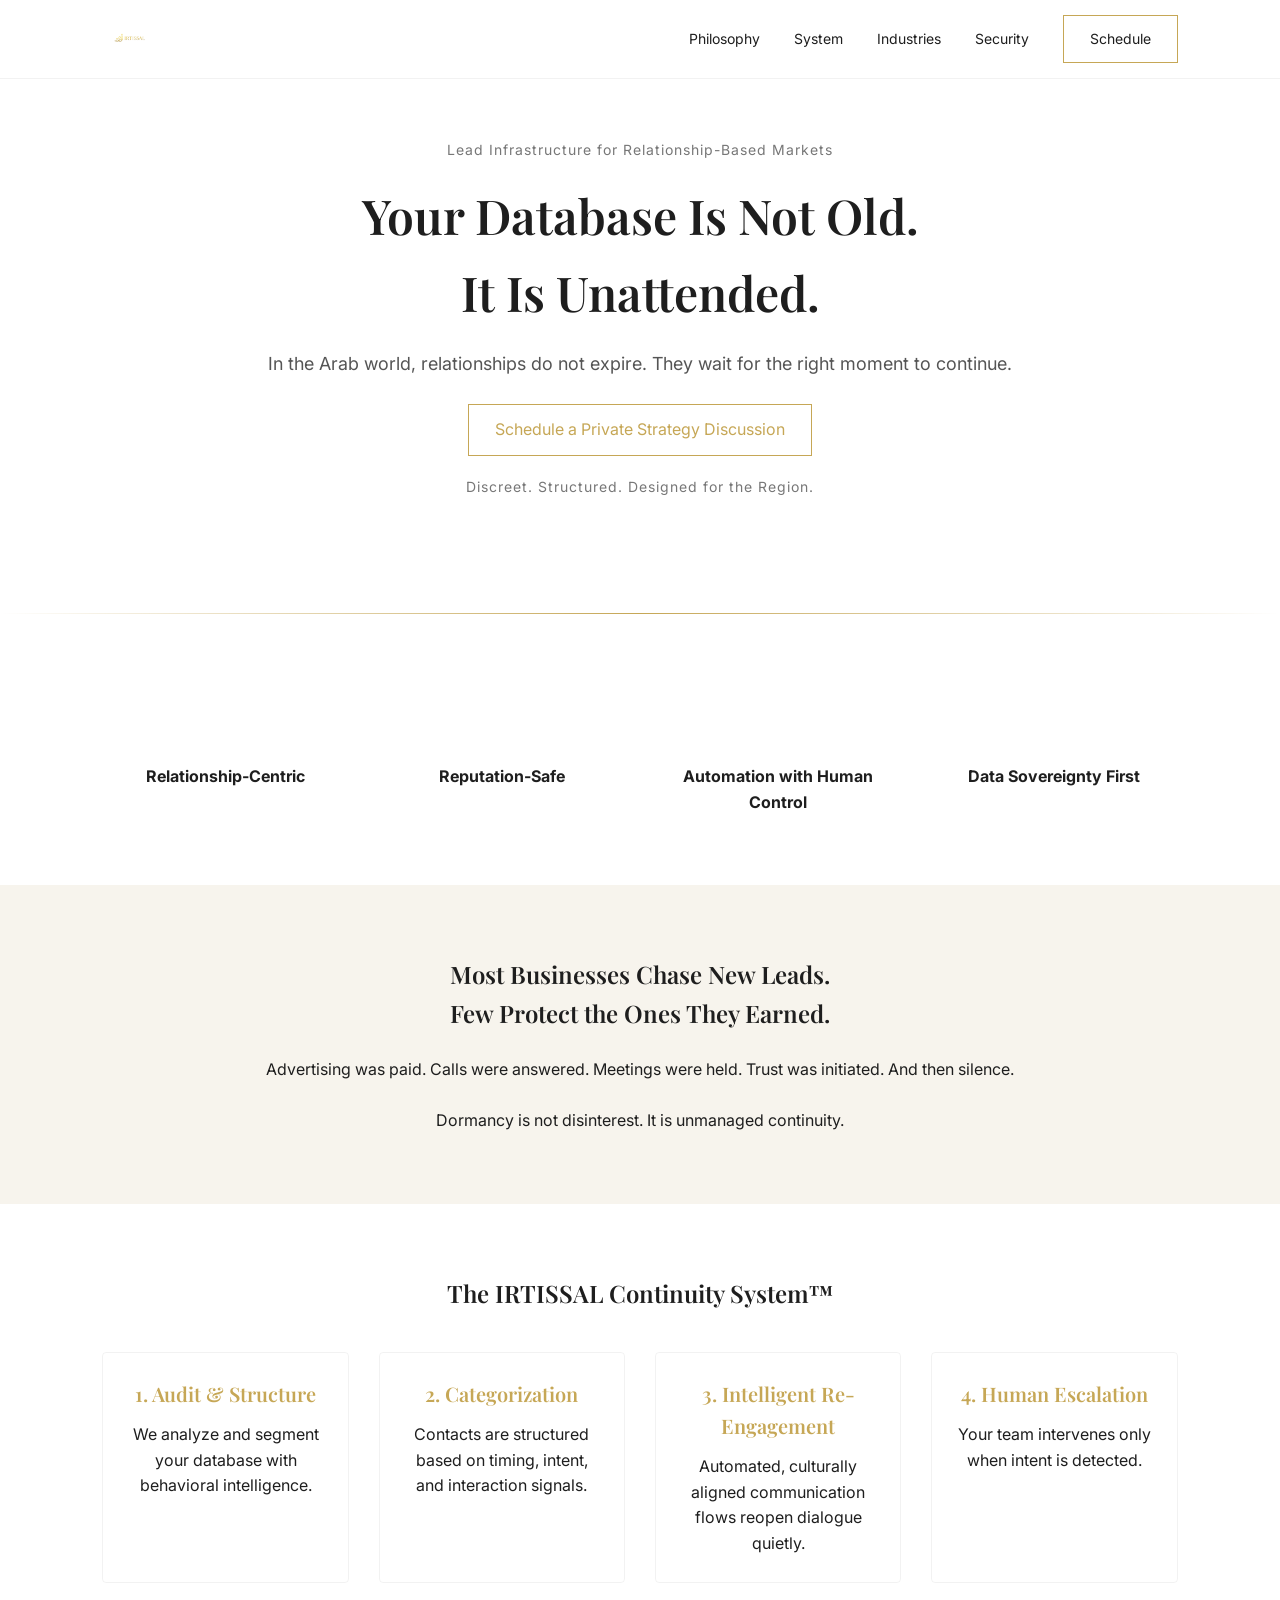
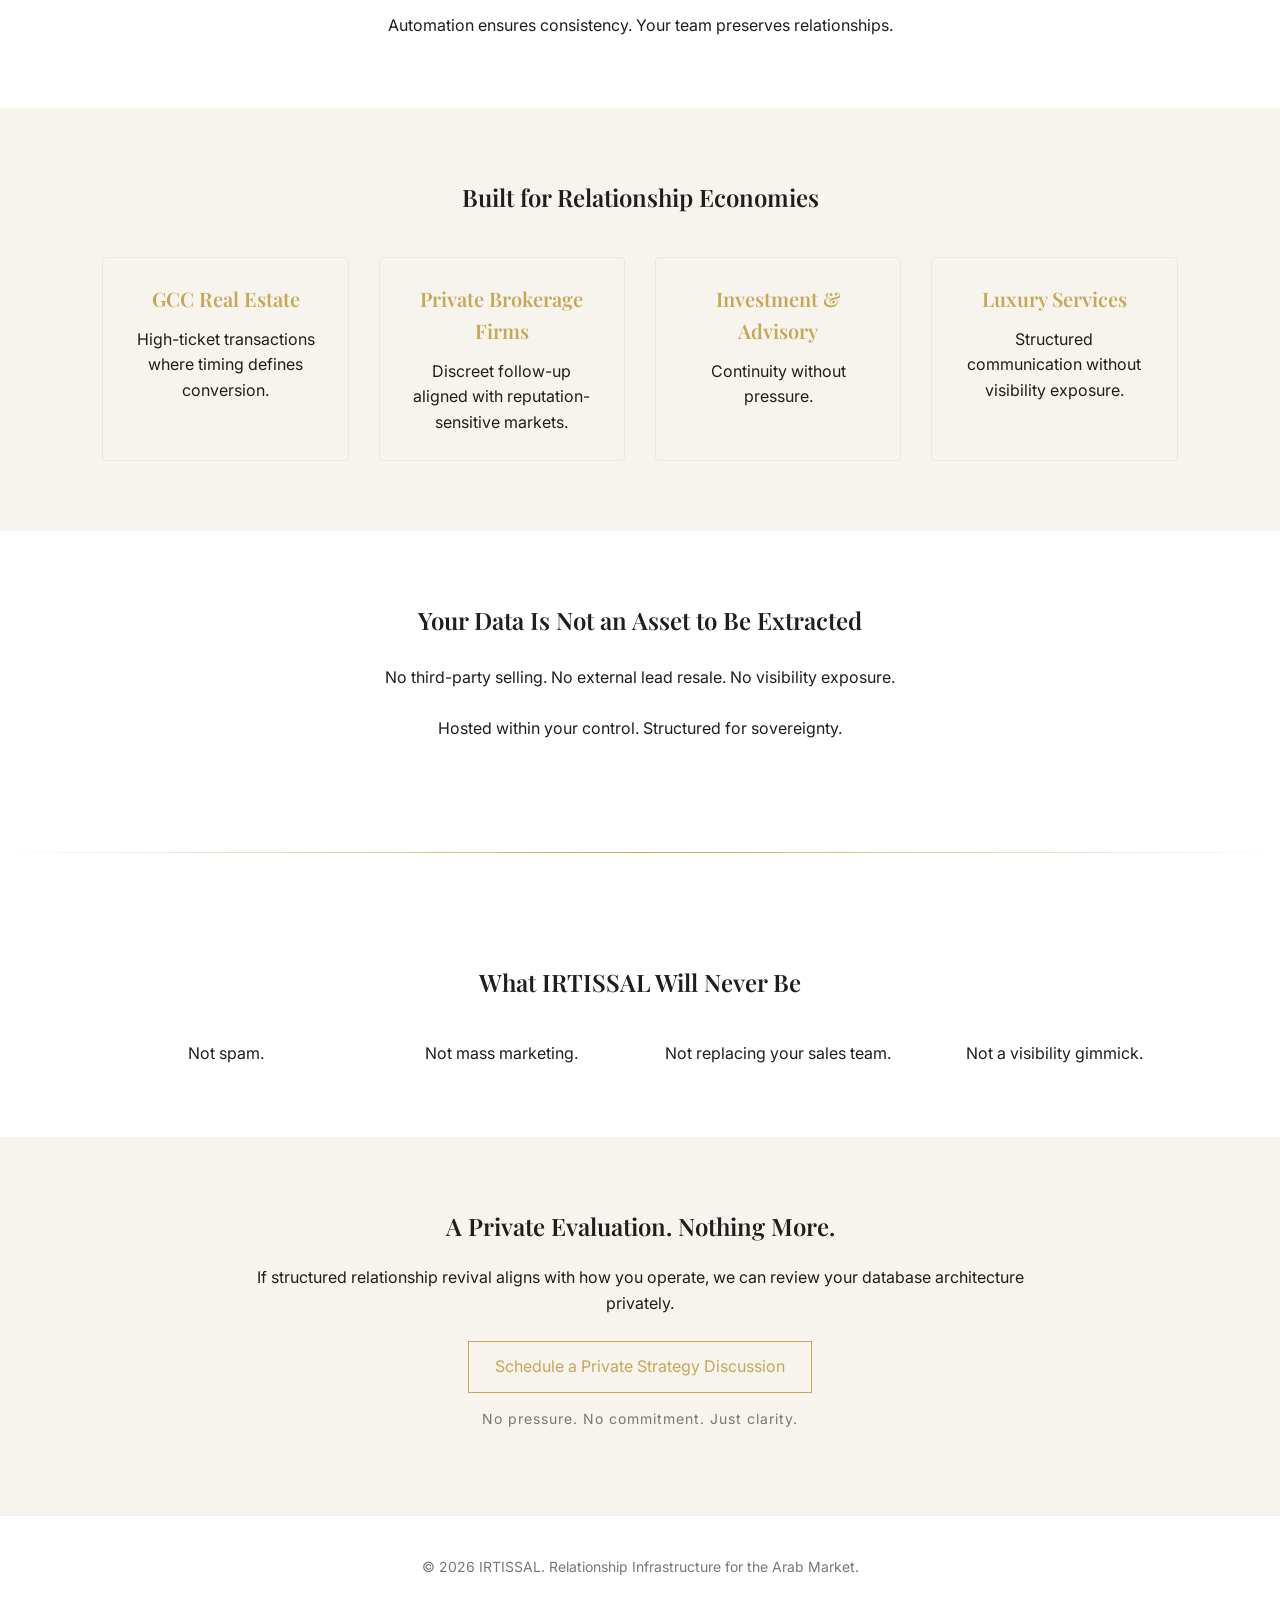
==== index.html @ 8e030958 "Update index.html" ====
<!DOCTYPE html>
<html lang="en">
<head>
<meta charset="UTF-8">
<meta name="viewport" content="width=device-width, initial-scale=1.0">
<title>IRTISSAL | Relationship Infrastructure for the Arab Market</title>
<link href="https://fonts.googleapis.com/css2?family=Playfair+Display:wght@500;600&family=Inter:wght@300;400;500&display=swap" rel="stylesheet">
<style>

:root {
    --gold: #C6A756;
    --light-gold: #E8D8B0;
    --sand: #F7F4ED;
    --text: #1E1E1E;
}

* {
    margin: 0;
    padding: 0;
    box-sizing: border-box;
}

body {
    font-family: 'Inter', sans-serif;
    color: var(--text);
    background: #ffffff;
    line-height: 1.6;
}

h1, h2, h3 {
    font-family: 'Playfair Display', serif;
    font-weight: 600;
}

section {
    padding: 70px 8%;  /* Reduced from 90px */
}

.container {
    max-width: 1200px;
    margin: auto;
}

.nav {
    display: flex;
    justify-content: space-between;
    align-items: center;
    padding: 15px 8%;  /* Reduced from 25px */
    border-bottom: 1px solid rgba(0,0,0,0.05);
}

.nav a {
    text-decoration: none;
    color: var(--text);
    margin-left: 30px;
    font-size: 14px;
}

.logo img {
    height: 40px;  /* Adjust based on your logo */
    width: auto;
    display: block;
}

.logo {
    display: flex;
    align-items: center;
}

.btn-primary {
    padding: 12px 26px;
    border: 1px solid var(--gold);
    color: var(--gold);
    text-decoration: none;
    transition: 0.3s;
    display: inline-block;
}

.btn-primary:hover {
    background: var(--gold);
    color: #fff;
}

.hero {
    text-align: center;
    padding-top: 60px;  /* Reduced from 120px */
    padding-bottom: 60px;  /* Reduced from 120px */
}

.hero h1 {
    font-size: 48px;
    margin-bottom: 20px;  /* Reduced from 25px */
}

.hero p {
    font-size: 18px;
    max-width: 700px;
    margin: 0 auto 25px;  /* Reduced from 35px */
    color: #555;
}

.subtle {
    color: #777;
    font-size: 14px;
    letter-spacing: 1px;
    margin-bottom: 15px;  /* Added for better spacing */
}

.band {
    background: var(--sand);
}

.grid-4 {
    display: grid;
    grid-template-columns: repeat(auto-fit, minmax(220px, 1fr));
    gap: 30px;  /* Reduced from 40px */
    margin-top: 40px;  /* Reduced from 50px */
}

.card {
    padding: 25px;  /* Reduced from 30px */
    border: 1px solid rgba(0,0,0,0.05);
    border-radius: 4px;  /* Added subtle rounded corners */
}

.card h3 {
    margin-bottom: 12px;  /* Reduced from 15px */
    font-size: 20px;
    color: var(--gold);  /* Added gold color to card titles */
}

.center {
    text-align: center;
}

.divider {
    height: 1px;
    background: linear-gradient(to right, transparent, var(--gold), transparent);
    margin: 40px 0;  /* Reduced from 70px */
}

footer {
    padding: 40px 8%;  /* Reduced from 50px */
    text-align: center;
    border-top: 1px solid rgba(0,0,0,0.05);
    font-size: 14px;
    color: #777;
}

/* Better spacing for content blocks */
.band .container p,
section .container p {
    max-width: 800px;
    margin-left: auto;
    margin-right: auto;
}

/* Improved mobile responsiveness */
@media (max-width: 768px) {
    .nav {
        flex-direction: column;
        gap: 15px;
    }
    
    .nav a {
        margin: 0 10px;
    }
    
    .hero h1 {
        font-size: 36px;
    }
    
    section {
        padding: 50px 5%;
    }
}

</style>
</head>

<body>

<!-- NAVIGATION -->
<div class="nav">
    <div class="logo">
        <!-- FIXED: Added %20 for space in filename -->
        <img src="irtissal%20logo.png" alt="IRTISSAL" onerror="this.style.display='none'; this.nextElementSibling.style.display='block';">
        <span style="display:none; font-weight:600; letter-spacing:2px; font-size:18px;">IRTISSAL</span>
    </div>
    <div>
        <a href="#philosophy">Philosophy</a>
        <a href="#system">System</a>
        <a href="#industries">Industries</a>
        <a href="#security">Security</a>
        <!-- UPDATED: Calendly link changed -->
        <a href="https://calendly.com/irtissal/new-meeting" target="_blank" rel="noopener noreferrer" class="btn-primary">
            Schedule
        </a>
    </div>
</div>

<!-- HERO -->
<section class="hero">
    <div class="container">
        <div class="subtle">Lead Infrastructure for Relationship-Based Markets</div>
        <h1>Your Database Is Not Old.<br>It Is Unattended.</h1>
        <p>
            In the Arab world, relationships do not expire.  
            They wait for the right moment to continue.
        </p>
        <!-- UPDATED: Calendly link changed -->
        <a href="https://calendly.com/irtissal/new-meeting" target="_blank" rel="noopener noreferrer" class="btn-primary">
            Schedule a Private Strategy Discussion
        </a>
        <div class="subtle" style="margin-top:20px;">Discreet. Structured. Designed for the Region.</div>
    </div>
</section>

<div class="divider"></div>

<!-- AUTHORITY STRIP -->
<section class="center">
    <div class="container grid-4">
        <div><strong>Relationship-Centric</strong></div>
        <div><strong>Reputation-Safe</strong></div>
        <div><strong>Automation with Human Control</strong></div>
        <div><strong>Data Sovereignty First</strong></div>
    </div>
</section>

<!-- PROBLEM -->
<section id="philosophy" class="band">
    <div class="container center">
        <h2>Most Businesses Chase New Leads.<br>Few Protect the Ones They Earned.</h2>
        <p style="margin-top:25px;">
            Advertising was paid. Calls were answered. Meetings were held.  
            Trust was initiated.  
            And then silence.
            <br><br>
            Dormancy is not disinterest.  
            It is unmanaged continuity.
        </p>
    </div>
</section>

<!-- SYSTEM -->
<section id="system">
    <div class="container center">
        <h2>The IRTISSAL Continuity System™</h2>
        <div class="grid-4">
            <div class="card">
                <h3>1. Audit & Structure</h3>
                <p>We analyze and segment your database with behavioral intelligence.</p>
            </div>
            <div class="card">
                <h3>2. Categorization</h3>
                <p>Contacts are structured based on timing, intent, and interaction signals.</p>
            </div>
            <div class="card">
                <h3>3. Intelligent Re-Engagement</h3>
                <p>Automated, culturally aligned communication flows reopen dialogue quietly.</p>
            </div>
            <div class="card">
                <h3>4. Human Escalation</h3>
                <p>Your team intervenes only when intent is detected.</p>
            </div>
        </div>
        <p style="margin-top:30px;">Automation ensures consistency. Your team preserves relationships.</p>
    </div>
</section>

<!-- INDUSTRIES -->
<section id="industries" class="band">
    <div class="container center">
        <h2>Built for Relationship Economies</h2>
        <div class="grid-4">
            <div class="card">
                <h3>GCC Real Estate</h3>
                <p>High-ticket transactions where timing defines conversion.</p>
            </div>
            <div class="card">
                <h3>Private Brokerage Firms</h3>
                <p>Discreet follow-up aligned with reputation-sensitive markets.</p>
            </div>
            <div class="card">
                <h3>Investment & Advisory</h3>
                <p>Continuity without pressure.</p>
            </div>
            <div class="card">
                <h3>Luxury Services</h3>
                <p>Structured communication without visibility exposure.</p>
            </div>
        </div>
    </div>
</section>

<!-- SECURITY -->
<section id="security">
    <div class="container center">
        <h2>Your Data Is Not an Asset to Be Extracted</h2>
        <p style="margin-top:25px;">
            No third-party selling.  
            No external lead resale.  
            No visibility exposure.
            <br><br>
            Hosted within your control.  
            Structured for sovereignty.
        </p>
    </div>
</section>

<div class="divider"></div>

<!-- WHAT THIS IS NOT -->
<section class="center">
    <div class="container">
        <h2>What IRTISSAL Will Never Be</h2>
        <div class="grid-4" style="margin-top:40px;">
            <div>Not spam.</div>
            <div>Not mass marketing.</div>
            <div>Not replacing your sales team.</div>
            <div>Not a visibility gimmick.</div>
        </div>
    </div>
</section>

<!-- FINAL CTA -->
<section id="contact" class="band center">
    <div class="container">
        <h2>A Private Evaluation. Nothing More.</h2>
        <p style="margin-top:20px;">
            If structured relationship revival aligns with how you operate,  
            we can review your database architecture privately.
        </p>
        <!-- UPDATED: Calendly link changed -->
        <a href="https://calendly.com/irtissal/new-meeting" target="_blank" rel="noopener noreferrer" class="btn-primary" style="margin-top:25px; display:inline-block;">
            Schedule a Private Strategy Discussion
        </a>
        <div class="subtle" style="margin-top:15px;">No pressure. No commitment. Just clarity.</div>
    </div>
</section>

<footer>
    © 2026 IRTISSAL. Relationship Infrastructure for the Arab Market.
</footer>

</body>
</html>
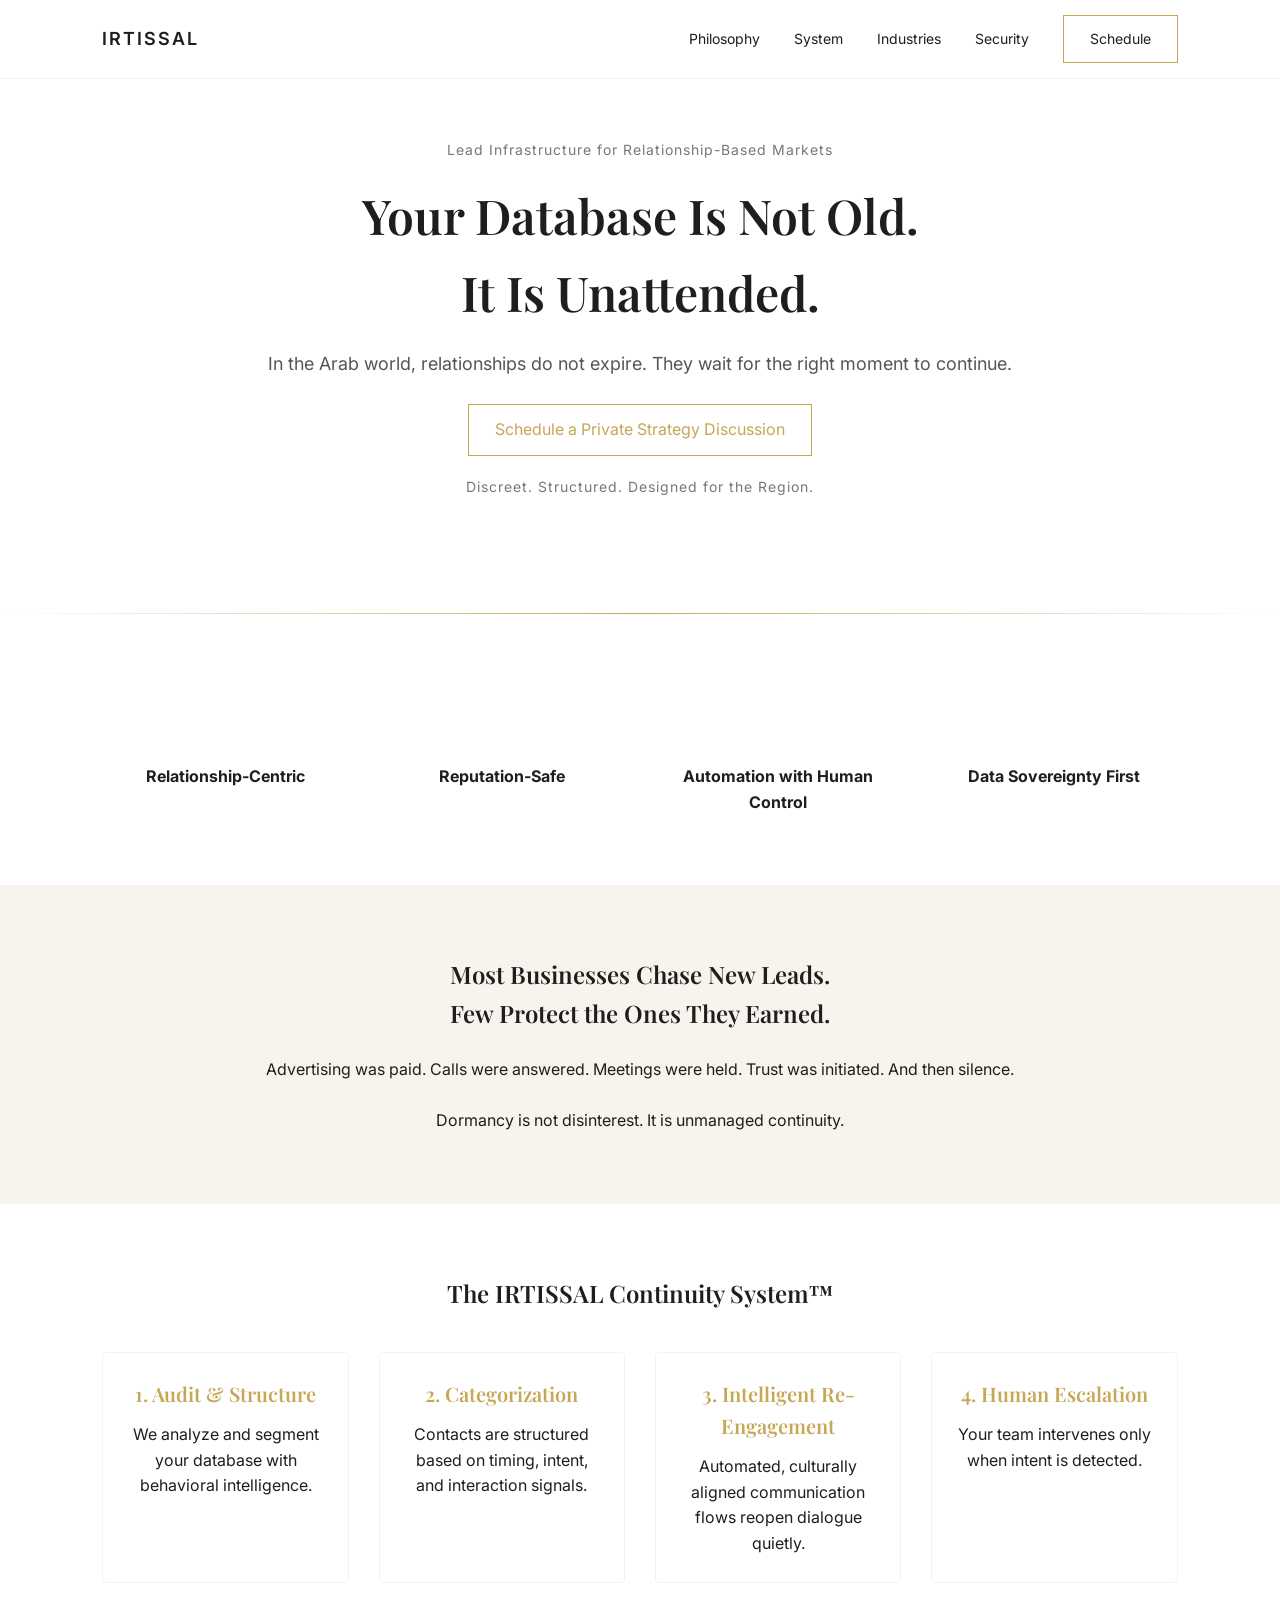
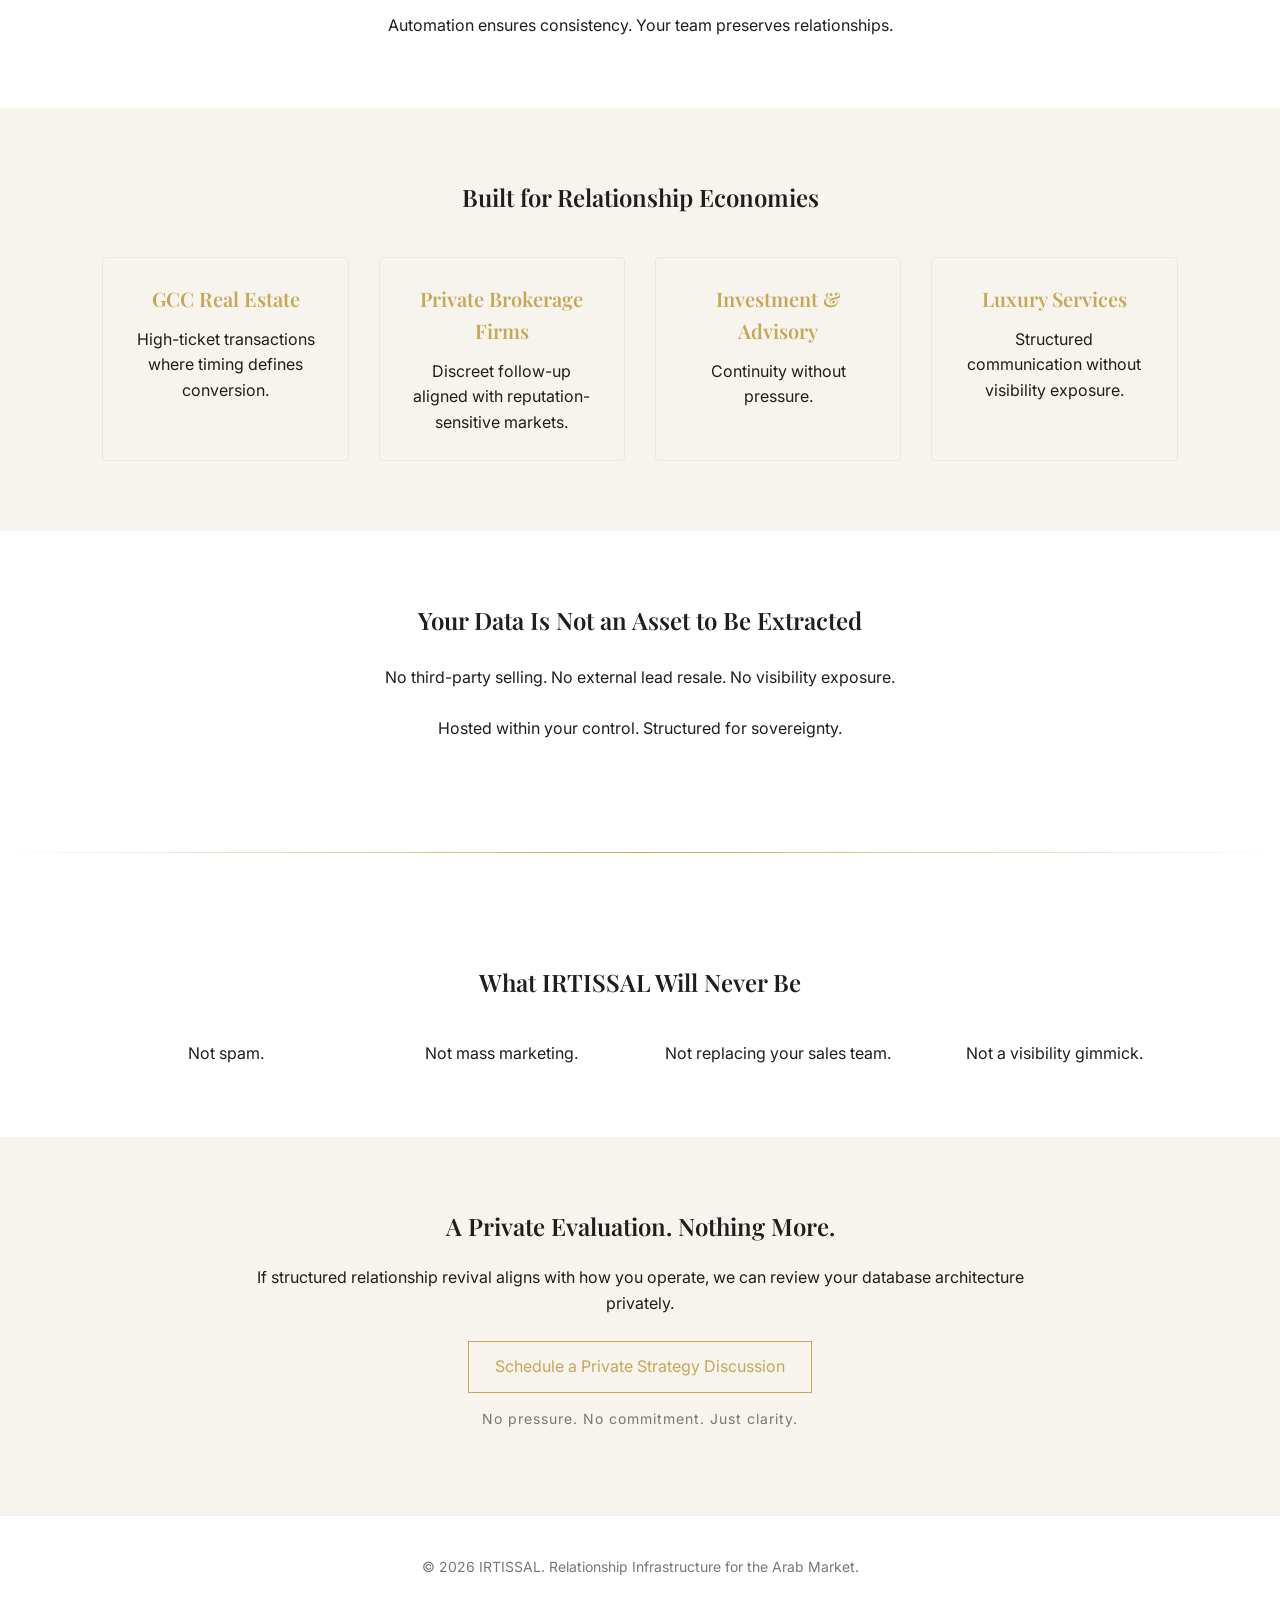
==== commit 74c657eb: "Update index.html" ====
--- a/index.html
+++ b/index.html
@@ -184,7 +184,7 @@
 <div class="nav">
     <div class="logo">
         <!-- FIXED: Added %20 for space in filename -->
-        <img src="irtissal%20logo.png" alt="IRTISSAL" onerror="this.style.display='none'; this.nextElementSibling.style.display='block';">
+        <img src="logo.png" alt="IRTISSAL" onerror="this.style.display='none'; this.nextElementSibling.style.display='block';">
         <span style="display:none; font-weight:600; letter-spacing:2px; font-size:18px;">IRTISSAL</span>
     </div>
     <div>
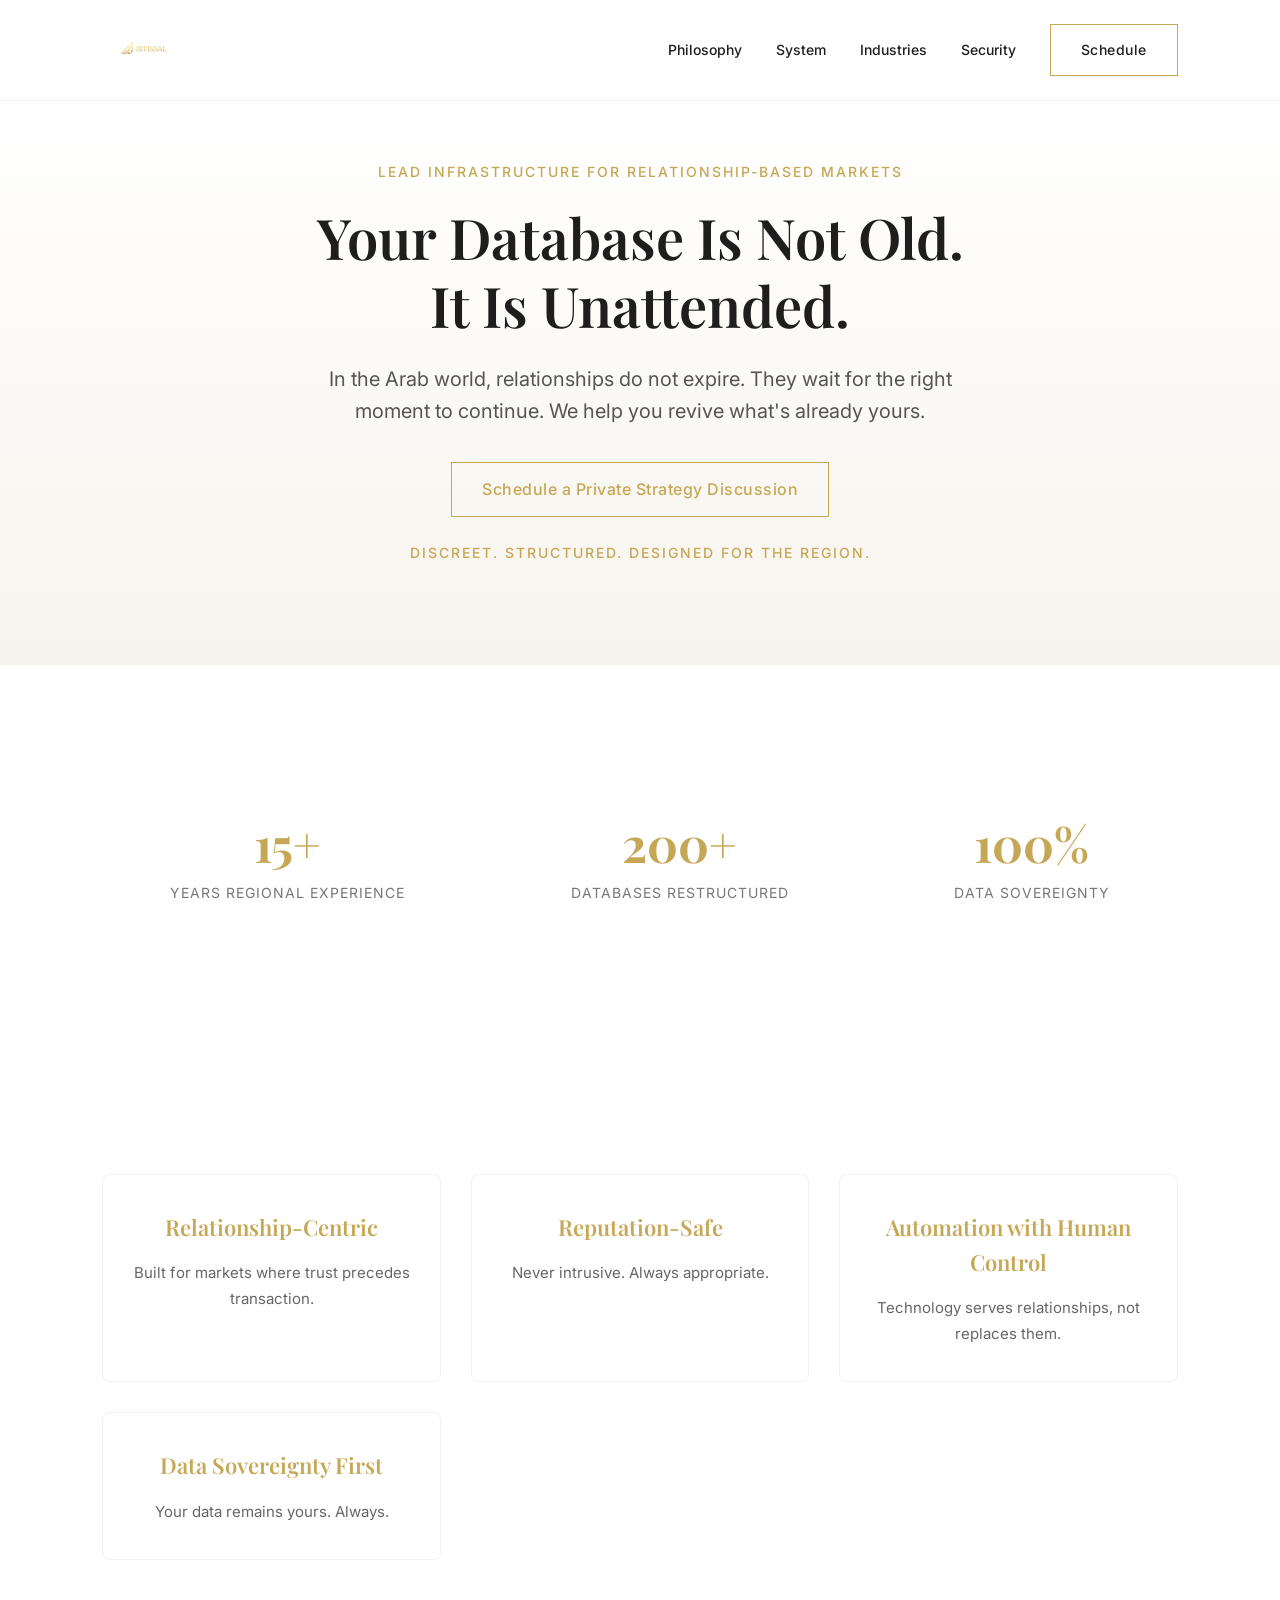
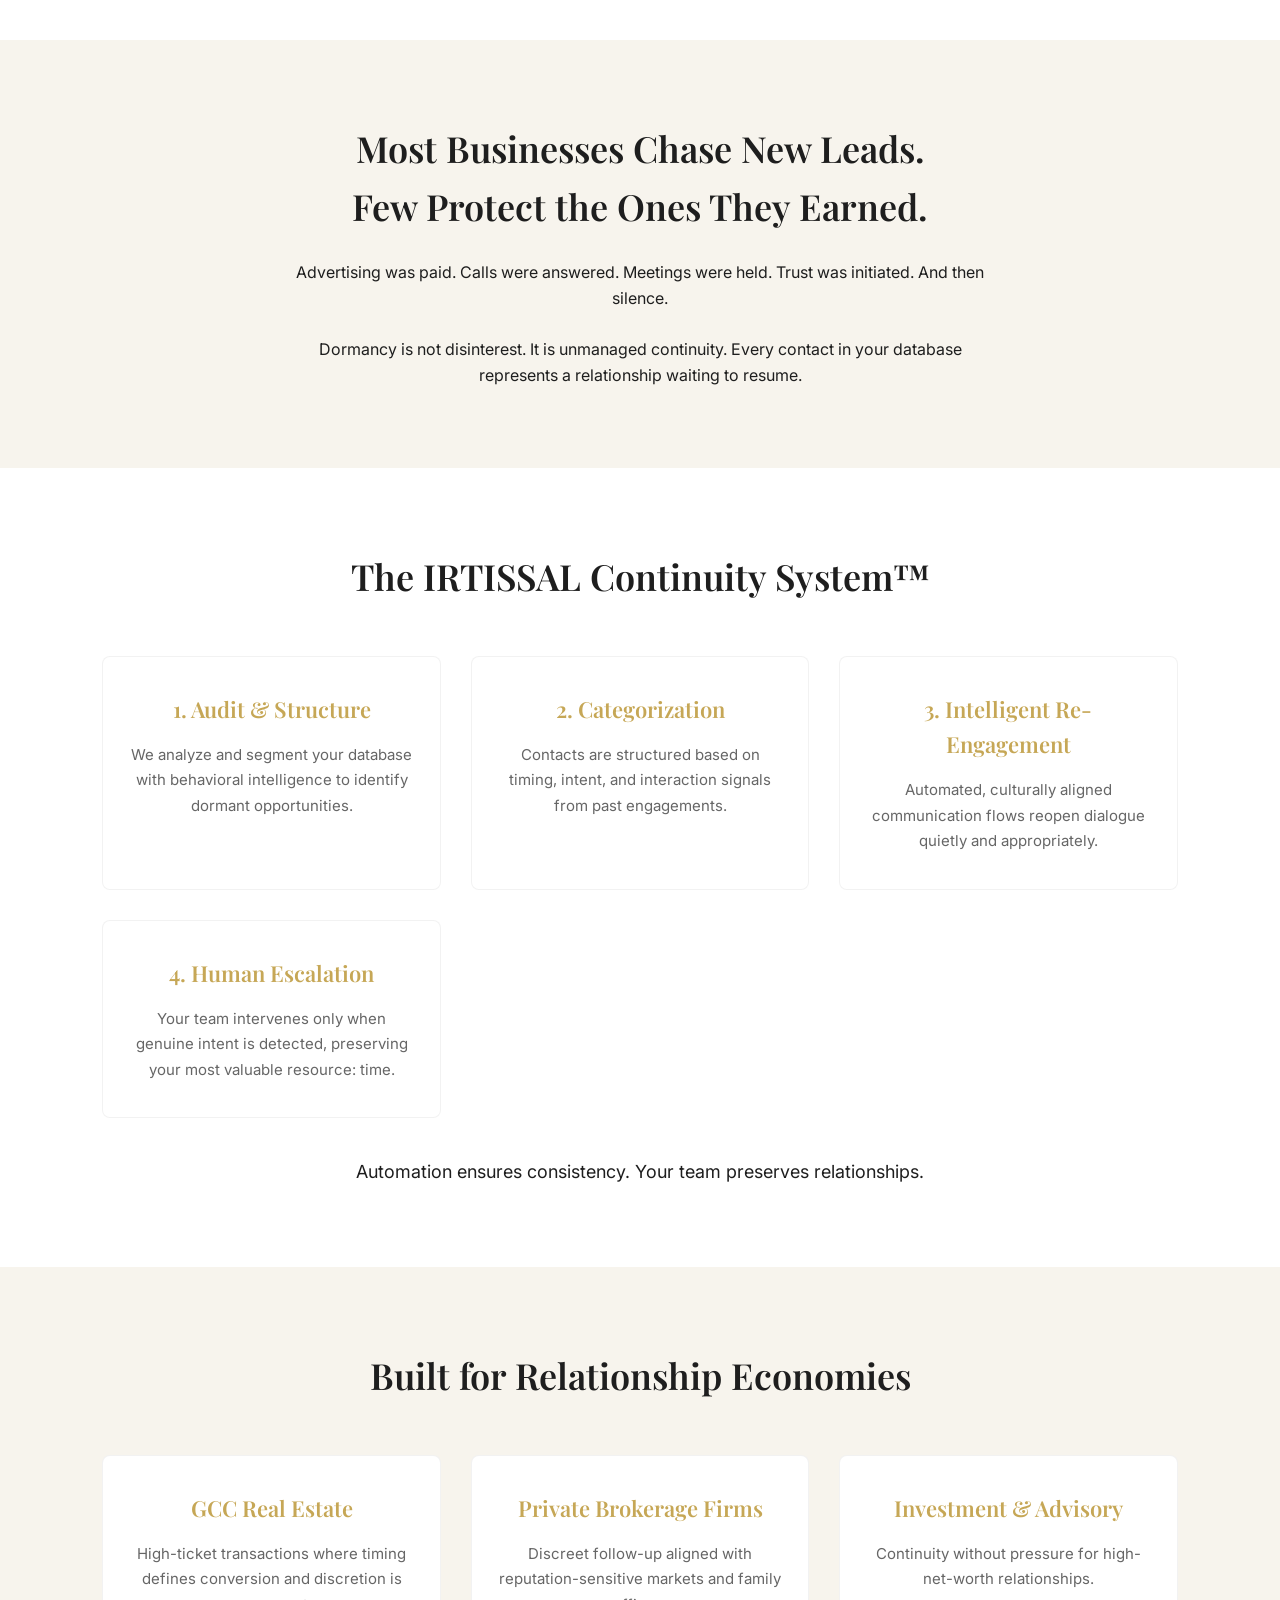
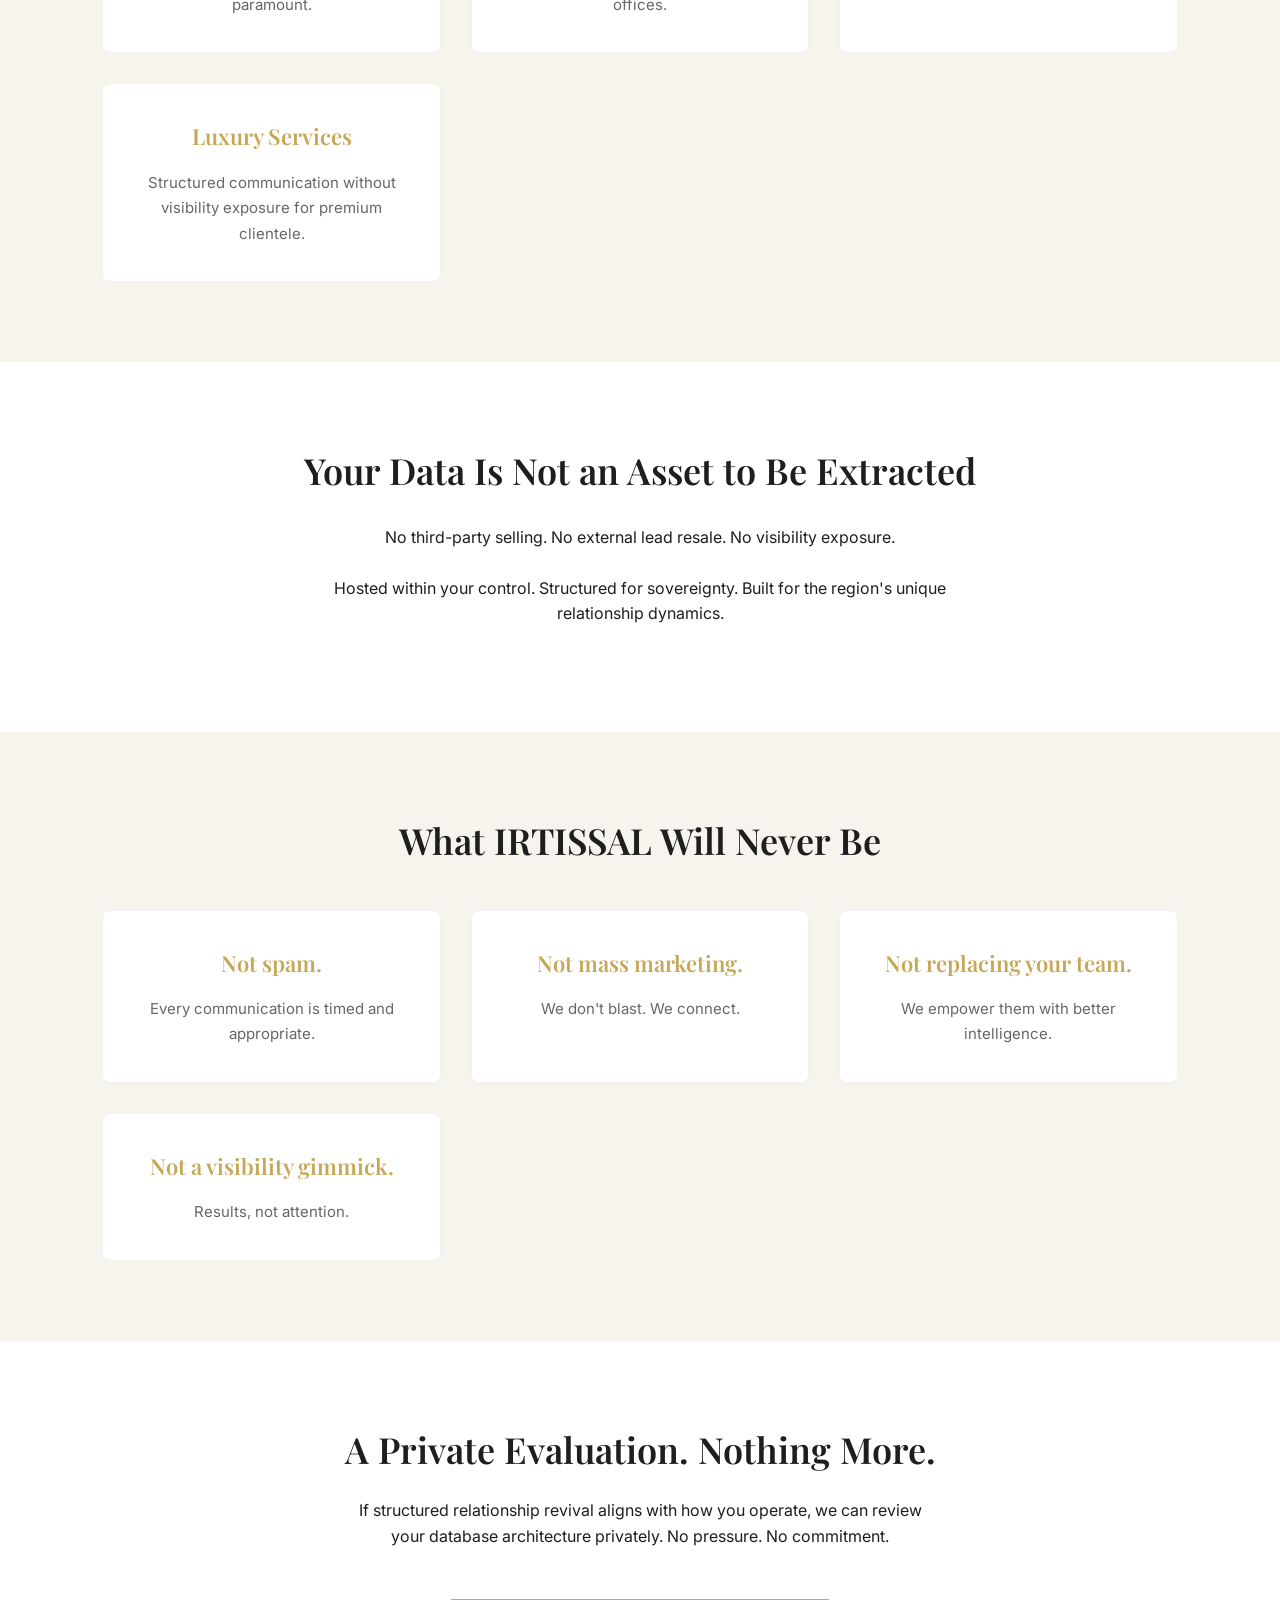
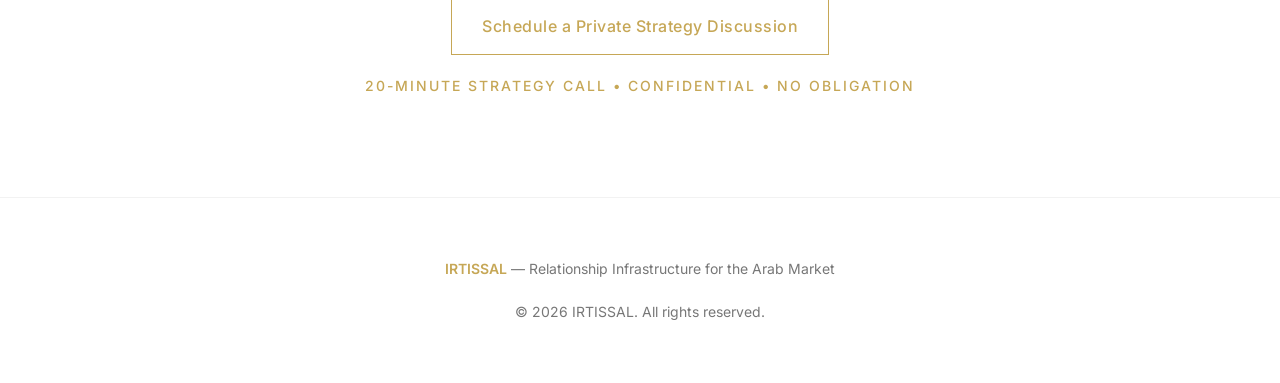
==== commit cd4918ca: "Update index.html" ====
--- a/index.html
+++ b/index.html
@@ -4,7 +4,7 @@
 <meta charset="UTF-8">
 <meta name="viewport" content="width=device-width, initial-scale=1.0">
 <title>IRTISSAL | Relationship Infrastructure for the Arab Market</title>
-<link href="https://fonts.googleapis.com/css2?family=Playfair+Display:wght@500;600&family=Inter:wght@300;400;500&display=swap" rel="stylesheet">
+<link href="https://fonts.googleapis.com/css2?family=Playfair+Display:wght@500;600;700&family=Inter:wght@300;400;500;600&display=swap" rel="stylesheet">
 <style>
 
 :root {
@@ -12,6 +12,7 @@
     --light-gold: #E8D8B0;
     --sand: #F7F4ED;
     --text: #1E1E1E;
+    --dark-bg: #1a1a1a;
 }
 
 * {
@@ -32,8 +33,13 @@
     font-weight: 600;
 }
 
+h2 {
+    font-size: 36px;
+    margin-bottom: 20px;
+}
+
 section {
-    padding: 70px 8%;  /* Reduced from 90px */
+    padding: 80px 8%;
 }
 
 .container {
@@ -45,7 +51,7 @@
     display: flex;
     justify-content: space-between;
     align-items: center;
-    padding: 15px 8%;  /* Reduced from 25px */
+    padding: 20px 8%;
     border-bottom: 1px solid rgba(0,0,0,0.05);
 }
 
@@ -54,10 +60,16 @@
     color: var(--text);
     margin-left: 30px;
     font-size: 14px;
+    font-weight: 500;
+    transition: color 0.3s;
+}
+
+.nav a:hover {
+    color: var(--gold);
 }
 
 .logo img {
-    height: 40px;  /* Adjust based on your logo */
+    height: 60px;  /* MUCH BIGGER */
     width: auto;
     display: block;
 }
@@ -68,12 +80,14 @@
 }
 
 .btn-primary {
-    padding: 12px 26px;
+    padding: 14px 30px;
     border: 1px solid var(--gold);
     color: var(--gold);
     text-decoration: none;
     transition: 0.3s;
     display: inline-block;
+    font-weight: 500;
+    letter-spacing: 0.5px;
 }
 
 .btn-primary:hover {
@@ -83,27 +97,31 @@
 
 .hero {
     text-align: center;
-    padding-top: 60px;  /* Reduced from 120px */
-    padding-bottom: 60px;  /* Reduced from 120px */
+    padding-top: 60px;
+    padding-bottom: 80px;
+    background: linear-gradient(to bottom, #fff, var(--sand));
 }
 
 .hero h1 {
-    font-size: 48px;
-    margin-bottom: 20px;  /* Reduced from 25px */
+    font-size: 56px;
+    margin-bottom: 25px;
+    line-height: 1.2;
 }
 
 .hero p {
-    font-size: 18px;
+    font-size: 20px;
     max-width: 700px;
-    margin: 0 auto 25px;  /* Reduced from 35px */
+    margin: 0 auto 35px;
     color: #555;
 }
 
 .subtle {
-    color: #777;
+    color: var(--gold);
     font-size: 14px;
-    letter-spacing: 1px;
-    margin-bottom: 15px;  /* Added for better spacing */
+    letter-spacing: 2px;
+    margin-bottom: 20px;
+    text-transform: uppercase;
+    font-weight: 500;
 }
 
 .band {
@@ -112,21 +130,34 @@
 
 .grid-4 {
     display: grid;
-    grid-template-columns: repeat(auto-fit, minmax(220px, 1fr));
-    gap: 30px;  /* Reduced from 40px */
-    margin-top: 40px;  /* Reduced from 50px */
+    grid-template-columns: repeat(auto-fit, minmax(250px, 1fr));
+    gap: 30px;
+    margin-top: 50px;
 }
 
 .card {
-    padding: 25px;  /* Reduced from 30px */
+    padding: 35px 25px;
     border: 1px solid rgba(0,0,0,0.05);
-    border-radius: 4px;  /* Added subtle rounded corners */
+    border-radius: 8px;
+    background: white;
+    transition: transform 0.3s, box-shadow 0.3s;
+}
+
+.card:hover {
+    transform: translateY(-5px);
+    box-shadow: 0 10px 30px rgba(0,0,0,0.05);
 }
 
 .card h3 {
-    margin-bottom: 12px;  /* Reduced from 15px */
-    font-size: 20px;
-    color: var(--gold);  /* Added gold color to card titles */
+    margin-bottom: 15px;
+    font-size: 22px;
+    color: var(--gold);
+}
+
+.card p {
+    color: #666;
+    font-size: 15px;
+    line-height: 1.7;
 }
 
 .center {
@@ -136,30 +167,48 @@
 .divider {
     height: 1px;
     background: linear-gradient(to right, transparent, var(--gold), transparent);
-    margin: 40px 0;  /* Reduced from 70px */
+    margin: 40px 0;
+}
+
+.stats {
+    display: flex;
+    justify-content: space-around;
+    flex-wrap: wrap;
+    gap: 30px;
+    margin: 60px 0;
+}
+
+.stat-item {
+    text-align: center;
+}
+
+.stat-number {
+    font-size: 48px;
+    font-family: 'Playfair Display', serif;
+    color: var(--gold);
+    font-weight: 700;
+}
+
+.stat-label {
+    font-size: 14px;
+    color: #777;
+    text-transform: uppercase;
+    letter-spacing: 1px;
 }
 
 footer {
-    padding: 40px 8%;  /* Reduced from 50px */
+    padding: 60px 8%;
     text-align: center;
     border-top: 1px solid rgba(0,0,0,0.05);
     font-size: 14px;
     color: #777;
 }
 
-/* Better spacing for content blocks */
-.band .container p,
-section .container p {
-    max-width: 800px;
-    margin-left: auto;
-    margin-right: auto;
-}
-
-/* Improved mobile responsiveness */
+/* Mobile responsiveness */
 @media (max-width: 768px) {
     .nav {
         flex-direction: column;
-        gap: 15px;
+        gap: 20px;
     }
     
     .nav a {
@@ -170,8 +219,12 @@
         font-size: 36px;
     }
     
+    h2 {
+        font-size: 28px;
+    }
+    
     section {
-        padding: 50px 5%;
+        padding: 60px 5%;
     }
 }
 
@@ -183,16 +236,14 @@
 <!-- NAVIGATION -->
 <div class="nav">
     <div class="logo">
-        <!-- FIXED: Added %20 for space in filename -->
         <img src="logo.png" alt="IRTISSAL" onerror="this.style.display='none'; this.nextElementSibling.style.display='block';">
-        <span style="display:none; font-weight:600; letter-spacing:2px; font-size:18px;">IRTISSAL</span>
+        <span style="display:none; font-weight:600; letter-spacing:2px; font-size:24px; color:var(--gold);">IRTISSAL</span>
     </div>
     <div>
         <a href="#philosophy">Philosophy</a>
         <a href="#system">System</a>
         <a href="#industries">Industries</a>
         <a href="#security">Security</a>
-        <!-- UPDATED: Calendly link changed -->
         <a href="https://calendly.com/irtissal/new-meeting" target="_blank" rel="noopener noreferrer" class="btn-primary">
             Schedule
         </a>
@@ -206,25 +257,53 @@
         <h1>Your Database Is Not Old.<br>It Is Unattended.</h1>
         <p>
             In the Arab world, relationships do not expire.  
-            They wait for the right moment to continue.
+            They wait for the right moment to continue.  
+            We help you revive what's already yours.
         </p>
-        <!-- UPDATED: Calendly link changed -->
         <a href="https://calendly.com/irtissal/new-meeting" target="_blank" rel="noopener noreferrer" class="btn-primary">
             Schedule a Private Strategy Discussion
         </a>
-        <div class="subtle" style="margin-top:20px;">Discreet. Structured. Designed for the Region.</div>
-    </div>
-</section>
-
-<div class="divider"></div>
-
-<!-- AUTHORITY STRIP -->
+        <div class="subtle" style="margin-top:25px;">Discreet. Structured. Designed for the Region.</div>
+    </div>
+</section>
+
+<!-- STATS SECTION (NEW - FILLS EMPTY SPACE) -->
+<section class="stats">
+    <div class="stat-item">
+        <div class="stat-number">15+</div>
+        <div class="stat-label">Years Regional Experience</div>
+    </div>
+    <div class="stat-item">
+        <div class="stat-number">200+</div>
+        <div class="stat-label">Databases Restructured</div>
+    </div>
+    <div class="stat-item">
+        <div class="stat-number">100%</div>
+        <div class="stat-label">Data Sovereignty</div>
+    </div>
+</section>
+
+<!-- AUTHORITY STRIP (ENHANCED) -->
 <section class="center">
-    <div class="container grid-4">
-        <div><strong>Relationship-Centric</strong></div>
-        <div><strong>Reputation-Safe</strong></div>
-        <div><strong>Automation with Human Control</strong></div>
-        <div><strong>Data Sovereignty First</strong></div>
+    <div class="container">
+        <div class="grid-4">
+            <div class="card">
+                <h3>Relationship-Centric</h3>
+                <p>Built for markets where trust precedes transaction.</p>
+            </div>
+            <div class="card">
+                <h3>Reputation-Safe</h3>
+                <p>Never intrusive. Always appropriate.</p>
+            </div>
+            <div class="card">
+                <h3>Automation with Human Control</h3>
+                <p>Technology serves relationships, not replaces them.</p>
+            </div>
+            <div class="card">
+                <h3>Data Sovereignty First</h3>
+                <p>Your data remains yours. Always.</p>
+            </div>
+        </div>
     </div>
 </section>
 
@@ -232,13 +311,12 @@
 <section id="philosophy" class="band">
     <div class="container center">
         <h2>Most Businesses Chase New Leads.<br>Few Protect the Ones They Earned.</h2>
-        <p style="margin-top:25px;">
+        <p style="max-width:700px; margin:25px auto 0;">
             Advertising was paid. Calls were answered. Meetings were held.  
-            Trust was initiated.  
-            And then silence.
+            Trust was initiated. And then silence.
             <br><br>
-            Dormancy is not disinterest.  
-            It is unmanaged continuity.
+            Dormancy is not disinterest. It is unmanaged continuity.  
+            Every contact in your database represents a relationship waiting to resume.
         </p>
     </div>
 </section>
@@ -250,22 +328,22 @@
         <div class="grid-4">
             <div class="card">
                 <h3>1. Audit & Structure</h3>
-                <p>We analyze and segment your database with behavioral intelligence.</p>
+                <p>We analyze and segment your database with behavioral intelligence to identify dormant opportunities.</p>
             </div>
             <div class="card">
                 <h3>2. Categorization</h3>
-                <p>Contacts are structured based on timing, intent, and interaction signals.</p>
+                <p>Contacts are structured based on timing, intent, and interaction signals from past engagements.</p>
             </div>
             <div class="card">
                 <h3>3. Intelligent Re-Engagement</h3>
-                <p>Automated, culturally aligned communication flows reopen dialogue quietly.</p>
+                <p>Automated, culturally aligned communication flows reopen dialogue quietly and appropriately.</p>
             </div>
             <div class="card">
                 <h3>4. Human Escalation</h3>
-                <p>Your team intervenes only when intent is detected.</p>
+                <p>Your team intervenes only when genuine intent is detected, preserving your most valuable resource: time.</p>
             </div>
         </div>
-        <p style="margin-top:30px;">Automation ensures consistency. Your team preserves relationships.</p>
+        <p style="margin-top:40px; font-size:18px;">Automation ensures consistency. Your team preserves relationships.</p>
     </div>
 </section>
 
@@ -276,19 +354,19 @@
         <div class="grid-4">
             <div class="card">
                 <h3>GCC Real Estate</h3>
-                <p>High-ticket transactions where timing defines conversion.</p>
+                <p>High-ticket transactions where timing defines conversion and discretion is paramount.</p>
             </div>
             <div class="card">
                 <h3>Private Brokerage Firms</h3>
-                <p>Discreet follow-up aligned with reputation-sensitive markets.</p>
+                <p>Discreet follow-up aligned with reputation-sensitive markets and family offices.</p>
             </div>
             <div class="card">
                 <h3>Investment & Advisory</h3>
-                <p>Continuity without pressure.</p>
+                <p>Continuity without pressure for high-net-worth relationships.</p>
             </div>
             <div class="card">
                 <h3>Luxury Services</h3>
-                <p>Structured communication without visibility exposure.</p>
+                <p>Structured communication without visibility exposure for premium clientele.</p>
             </div>
         </div>
     </div>
@@ -298,50 +376,60 @@
 <section id="security">
     <div class="container center">
         <h2>Your Data Is Not an Asset to Be Extracted</h2>
-        <p style="margin-top:25px;">
-            No third-party selling.  
-            No external lead resale.  
-            No visibility exposure.
+        <p style="max-width:700px; margin:25px auto;">
+            No third-party selling. No external lead resale. No visibility exposure.
             <br><br>
-            Hosted within your control.  
-            Structured for sovereignty.
+            Hosted within your control. Structured for sovereignty.  
+            Built for the region's unique relationship dynamics.
         </p>
     </div>
 </section>
 
-<div class="divider"></div>
-
 <!-- WHAT THIS IS NOT -->
-<section class="center">
-    <div class="container">
+<section class="band">
+    <div class="container center">
         <h2>What IRTISSAL Will Never Be</h2>
         <div class="grid-4" style="margin-top:40px;">
-            <div>Not spam.</div>
-            <div>Not mass marketing.</div>
-            <div>Not replacing your sales team.</div>
-            <div>Not a visibility gimmick.</div>
+            <div class="card">
+                <h3>Not spam.</h3>
+                <p>Every communication is timed and appropriate.</p>
+            </div>
+            <div class="card">
+                <h3>Not mass marketing.</h3>
+                <p>We don't blast. We connect.</p>
+            </div>
+            <div class="card">
+                <h3>Not replacing your team.</h3>
+                <p>We empower them with better intelligence.</p>
+            </div>
+            <div class="card">
+                <h3>Not a visibility gimmick.</h3>
+                <p>Results, not attention.</p>
+            </div>
         </div>
     </div>
 </section>
 
 <!-- FINAL CTA -->
-<section id="contact" class="band center">
+<section id="contact" class="center">
     <div class="container">
         <h2>A Private Evaluation. Nothing More.</h2>
-        <p style="margin-top:20px;">
+        <p style="max-width:600px; margin:20px auto;">
             If structured relationship revival aligns with how you operate,  
-            we can review your database architecture privately.
+            we can review your database architecture privately. No pressure. No commitment.
         </p>
-        <!-- UPDATED: Calendly link changed -->
-        <a href="https://calendly.com/irtissal/new-meeting" target="_blank" rel="noopener noreferrer" class="btn-primary" style="margin-top:25px; display:inline-block;">
+        <a href="https://calendly.com/irtissal/new-meeting" target="_blank" rel="noopener noreferrer" class="btn-primary" style="margin-top:30px;">
             Schedule a Private Strategy Discussion
         </a>
-        <div class="subtle" style="margin-top:15px;">No pressure. No commitment. Just clarity.</div>
+        <div class="subtle" style="margin-top:20px;">20-minute strategy call • Confidential • No obligation</div>
     </div>
 </section>
 
 <footer>
-    © 2026 IRTISSAL. Relationship Infrastructure for the Arab Market.
+    <div style="margin-bottom:20px;">
+        <span style="color:var(--gold); font-weight:600;">IRTISSAL</span> — Relationship Infrastructure for the Arab Market
+    </div>
+    <div>© 2026 IRTISSAL. All rights reserved.</div>
 </footer>
 
 </body>
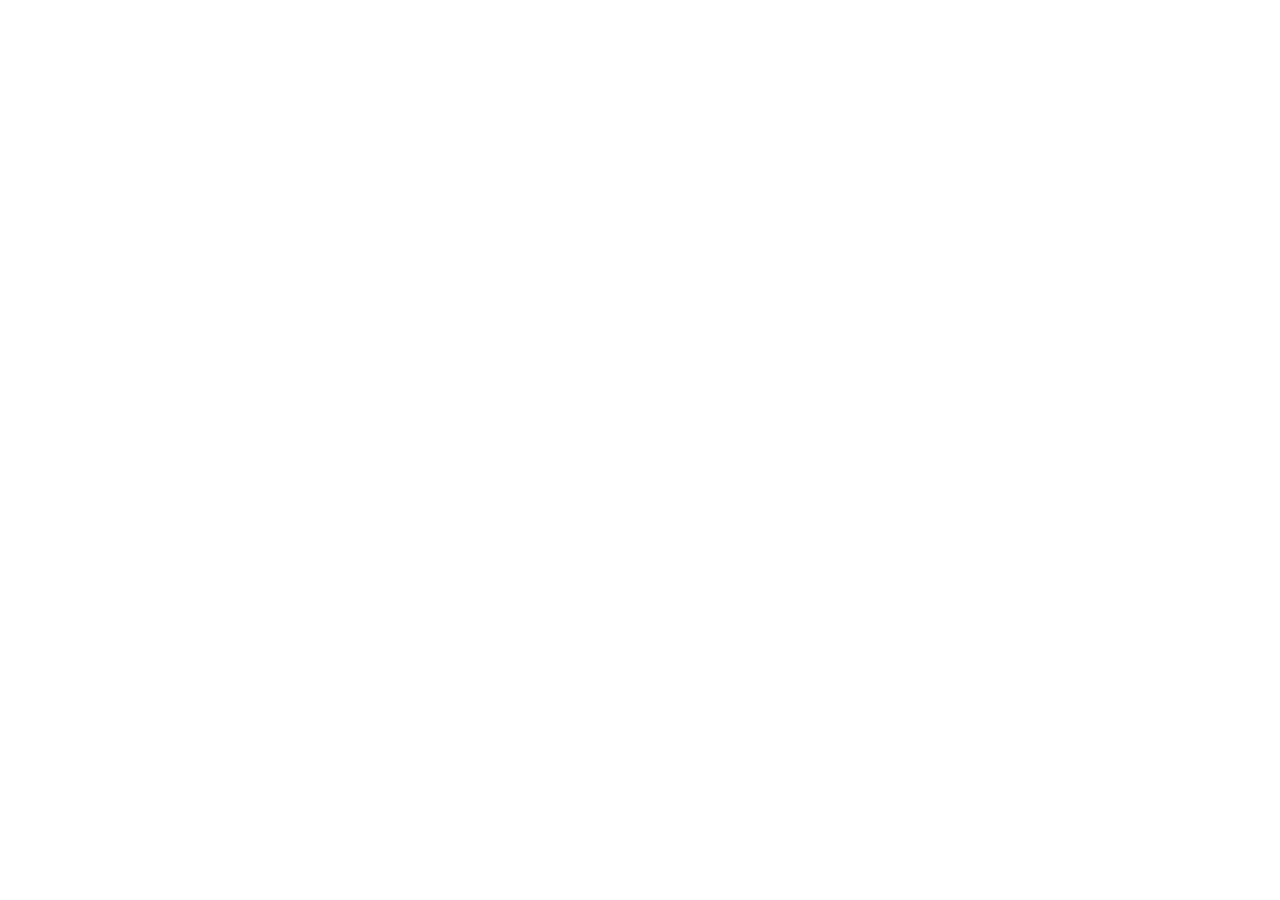
==== commit 06c87acd: "Update index.html" ====
--- a/index.html
+++ b/index.html
@@ -59,378 +59,3 @@
     text-decoration: none;
     color: var(--text);
     margin-left: 30px;
-    font-size: 14px;
-    font-weight: 500;
-    transition: color 0.3s;
-}
-
-.nav a:hover {
-    color: var(--gold);
-}
-
-.logo img {
-    height: 60px;  /* MUCH BIGGER */
-    width: auto;
-    display: block;
-}
-
-.logo {
-    display: flex;
-    align-items: center;
-}
-
-.btn-primary {
-    padding: 14px 30px;
-    border: 1px solid var(--gold);
-    color: var(--gold);
-    text-decoration: none;
-    transition: 0.3s;
-    display: inline-block;
-    font-weight: 500;
-    letter-spacing: 0.5px;
-}
-
-.btn-primary:hover {
-    background: var(--gold);
-    color: #fff;
-}
-
-.hero {
-    text-align: center;
-    padding-top: 60px;
-    padding-bottom: 80px;
-    background: linear-gradient(to bottom, #fff, var(--sand));
-}
-
-.hero h1 {
-    font-size: 56px;
-    margin-bottom: 25px;
-    line-height: 1.2;
-}
-
-.hero p {
-    font-size: 20px;
-    max-width: 700px;
-    margin: 0 auto 35px;
-    color: #555;
-}
-
-.subtle {
-    color: var(--gold);
-    font-size: 14px;
-    letter-spacing: 2px;
-    margin-bottom: 20px;
-    text-transform: uppercase;
-    font-weight: 500;
-}
-
-.band {
-    background: var(--sand);
-}
-
-.grid-4 {
-    display: grid;
-    grid-template-columns: repeat(auto-fit, minmax(250px, 1fr));
-    gap: 30px;
-    margin-top: 50px;
-}
-
-.card {
-    padding: 35px 25px;
-    border: 1px solid rgba(0,0,0,0.05);
-    border-radius: 8px;
-    background: white;
-    transition: transform 0.3s, box-shadow 0.3s;
-}
-
-.card:hover {
-    transform: translateY(-5px);
-    box-shadow: 0 10px 30px rgba(0,0,0,0.05);
-}
-
-.card h3 {
-    margin-bottom: 15px;
-    font-size: 22px;
-    color: var(--gold);
-}
-
-.card p {
-    color: #666;
-    font-size: 15px;
-    line-height: 1.7;
-}
-
-.center {
-    text-align: center;
-}
-
-.divider {
-    height: 1px;
-    background: linear-gradient(to right, transparent, var(--gold), transparent);
-    margin: 40px 0;
-}
-
-.stats {
-    display: flex;
-    justify-content: space-around;
-    flex-wrap: wrap;
-    gap: 30px;
-    margin: 60px 0;
-}
-
-.stat-item {
-    text-align: center;
-}
-
-.stat-number {
-    font-size: 48px;
-    font-family: 'Playfair Display', serif;
-    color: var(--gold);
-    font-weight: 700;
-}
-
-.stat-label {
-    font-size: 14px;
-    color: #777;
-    text-transform: uppercase;
-    letter-spacing: 1px;
-}
-
-footer {
-    padding: 60px 8%;
-    text-align: center;
-    border-top: 1px solid rgba(0,0,0,0.05);
-    font-size: 14px;
-    color: #777;
-}
-
-/* Mobile responsiveness */
-@media (max-width: 768px) {
-    .nav {
-        flex-direction: column;
-        gap: 20px;
-    }
-    
-    .nav a {
-        margin: 0 10px;
-    }
-    
-    .hero h1 {
-        font-size: 36px;
-    }
-    
-    h2 {
-        font-size: 28px;
-    }
-    
-    section {
-        padding: 60px 5%;
-    }
-}
-
-</style>
-</head>
-
-<body>
-
-<!-- NAVIGATION -->
-<div class="nav">
-    <div class="logo">
-        <img src="logo.png" alt="IRTISSAL" onerror="this.style.display='none'; this.nextElementSibling.style.display='block';">
-        <span style="display:none; font-weight:600; letter-spacing:2px; font-size:24px; color:var(--gold);">IRTISSAL</span>
-    </div>
-    <div>
-        <a href="#philosophy">Philosophy</a>
-        <a href="#system">System</a>
-        <a href="#industries">Industries</a>
-        <a href="#security">Security</a>
-        <a href="https://calendly.com/irtissal/new-meeting" target="_blank" rel="noopener noreferrer" class="btn-primary">
-            Schedule
-        </a>
-    </div>
-</div>
-
-<!-- HERO -->
-<section class="hero">
-    <div class="container">
-        <div class="subtle">Lead Infrastructure for Relationship-Based Markets</div>
-        <h1>Your Database Is Not Old.<br>It Is Unattended.</h1>
-        <p>
-            In the Arab world, relationships do not expire.  
-            They wait for the right moment to continue.  
-            We help you revive what's already yours.
-        </p>
-        <a href="https://calendly.com/irtissal/new-meeting" target="_blank" rel="noopener noreferrer" class="btn-primary">
-            Schedule a Private Strategy Discussion
-        </a>
-        <div class="subtle" style="margin-top:25px;">Discreet. Structured. Designed for the Region.</div>
-    </div>
-</section>
-
-<!-- STATS SECTION (NEW - FILLS EMPTY SPACE) -->
-<section class="stats">
-    <div class="stat-item">
-        <div class="stat-number">15+</div>
-        <div class="stat-label">Years Regional Experience</div>
-    </div>
-    <div class="stat-item">
-        <div class="stat-number">200+</div>
-        <div class="stat-label">Databases Restructured</div>
-    </div>
-    <div class="stat-item">
-        <div class="stat-number">100%</div>
-        <div class="stat-label">Data Sovereignty</div>
-    </div>
-</section>
-
-<!-- AUTHORITY STRIP (ENHANCED) -->
-<section class="center">
-    <div class="container">
-        <div class="grid-4">
-            <div class="card">
-                <h3>Relationship-Centric</h3>
-                <p>Built for markets where trust precedes transaction.</p>
-            </div>
-            <div class="card">
-                <h3>Reputation-Safe</h3>
-                <p>Never intrusive. Always appropriate.</p>
-            </div>
-            <div class="card">
-                <h3>Automation with Human Control</h3>
-                <p>Technology serves relationships, not replaces them.</p>
-            </div>
-            <div class="card">
-                <h3>Data Sovereignty First</h3>
-                <p>Your data remains yours. Always.</p>
-            </div>
-        </div>
-    </div>
-</section>
-
-<!-- PROBLEM -->
-<section id="philosophy" class="band">
-    <div class="container center">
-        <h2>Most Businesses Chase New Leads.<br>Few Protect the Ones They Earned.</h2>
-        <p style="max-width:700px; margin:25px auto 0;">
-            Advertising was paid. Calls were answered. Meetings were held.  
-            Trust was initiated. And then silence.
-            <br><br>
-            Dormancy is not disinterest. It is unmanaged continuity.  
-            Every contact in your database represents a relationship waiting to resume.
-        </p>
-    </div>
-</section>
-
-<!-- SYSTEM -->
-<section id="system">
-    <div class="container center">
-        <h2>The IRTISSAL Continuity System™</h2>
-        <div class="grid-4">
-            <div class="card">
-                <h3>1. Audit & Structure</h3>
-                <p>We analyze and segment your database with behavioral intelligence to identify dormant opportunities.</p>
-            </div>
-            <div class="card">
-                <h3>2. Categorization</h3>
-                <p>Contacts are structured based on timing, intent, and interaction signals from past engagements.</p>
-            </div>
-            <div class="card">
-                <h3>3. Intelligent Re-Engagement</h3>
-                <p>Automated, culturally aligned communication flows reopen dialogue quietly and appropriately.</p>
-            </div>
-            <div class="card">
-                <h3>4. Human Escalation</h3>
-                <p>Your team intervenes only when genuine intent is detected, preserving your most valuable resource: time.</p>
-            </div>
-        </div>
-        <p style="margin-top:40px; font-size:18px;">Automation ensures consistency. Your team preserves relationships.</p>
-    </div>
-</section>
-
-<!-- INDUSTRIES -->
-<section id="industries" class="band">
-    <div class="container center">
-        <h2>Built for Relationship Economies</h2>
-        <div class="grid-4">
-            <div class="card">
-                <h3>GCC Real Estate</h3>
-                <p>High-ticket transactions where timing defines conversion and discretion is paramount.</p>
-            </div>
-            <div class="card">
-                <h3>Private Brokerage Firms</h3>
-                <p>Discreet follow-up aligned with reputation-sensitive markets and family offices.</p>
-            </div>
-            <div class="card">
-                <h3>Investment & Advisory</h3>
-                <p>Continuity without pressure for high-net-worth relationships.</p>
-            </div>
-            <div class="card">
-                <h3>Luxury Services</h3>
-                <p>Structured communication without visibility exposure for premium clientele.</p>
-            </div>
-        </div>
-    </div>
-</section>
-
-<!-- SECURITY -->
-<section id="security">
-    <div class="container center">
-        <h2>Your Data Is Not an Asset to Be Extracted</h2>
-        <p style="max-width:700px; margin:25px auto;">
-            No third-party selling. No external lead resale. No visibility exposure.
-            <br><br>
-            Hosted within your control. Structured for sovereignty.  
-            Built for the region's unique relationship dynamics.
-        </p>
-    </div>
-</section>
-
-<!-- WHAT THIS IS NOT -->
-<section class="band">
-    <div class="container center">
-        <h2>What IRTISSAL Will Never Be</h2>
-        <div class="grid-4" style="margin-top:40px;">
-            <div class="card">
-                <h3>Not spam.</h3>
-                <p>Every communication is timed and appropriate.</p>
-            </div>
-            <div class="card">
-                <h3>Not mass marketing.</h3>
-                <p>We don't blast. We connect.</p>
-            </div>
-            <div class="card">
-                <h3>Not replacing your team.</h3>
-                <p>We empower them with better intelligence.</p>
-            </div>
-            <div class="card">
-                <h3>Not a visibility gimmick.</h3>
-                <p>Results, not attention.</p>
-            </div>
-        </div>
-    </div>
-</section>
-
-<!-- FINAL CTA -->
-<section id="contact" class="center">
-    <div class="container">
-        <h2>A Private Evaluation. Nothing More.</h2>
-        <p style="max-width:600px; margin:20px auto;">
-            If structured relationship revival aligns with how you operate,  
-            we can review your database architecture privately. No pressure. No commitment.
-        </p>
-        <a href="https://calendly.com/irtissal/new-meeting" target="_blank" rel="noopener noreferrer" class="btn-primary" style="margin-top:30px;">
-            Schedule a Private Strategy Discussion
-        </a>
-        <div class="subtle" style="margin-top:20px;">20-minute strategy call • Confidential • No obligation</div>
-    </div>
-</section>
-
-<footer>
-    <div style="margin-bottom:20px;">
-        <span style="color:var(--gold); font-weight:600;">IRTISSAL</span> — Relationship Infrastructure for the Arab Market
-    </div>
-    <div>© 2026 IRTISSAL. All rights reserved.</div>
-</footer>
-
-</body>
-</html>
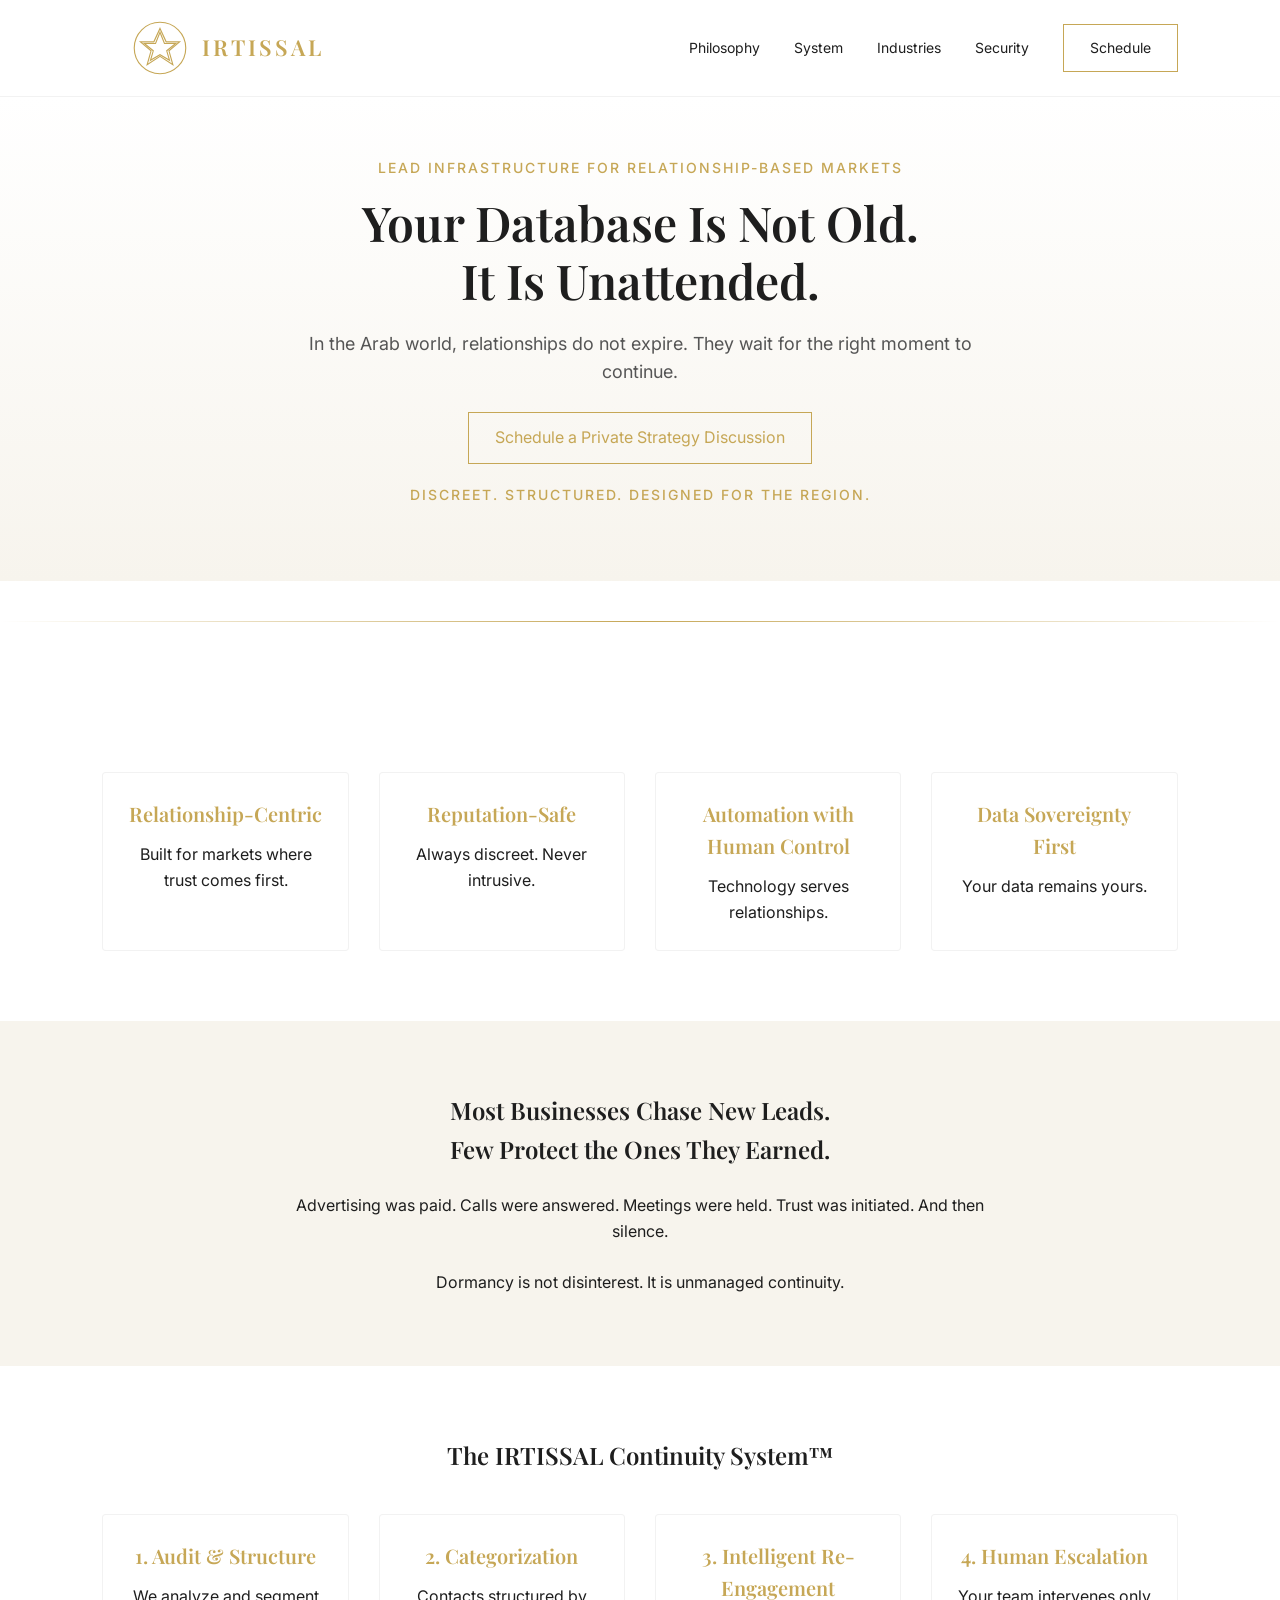
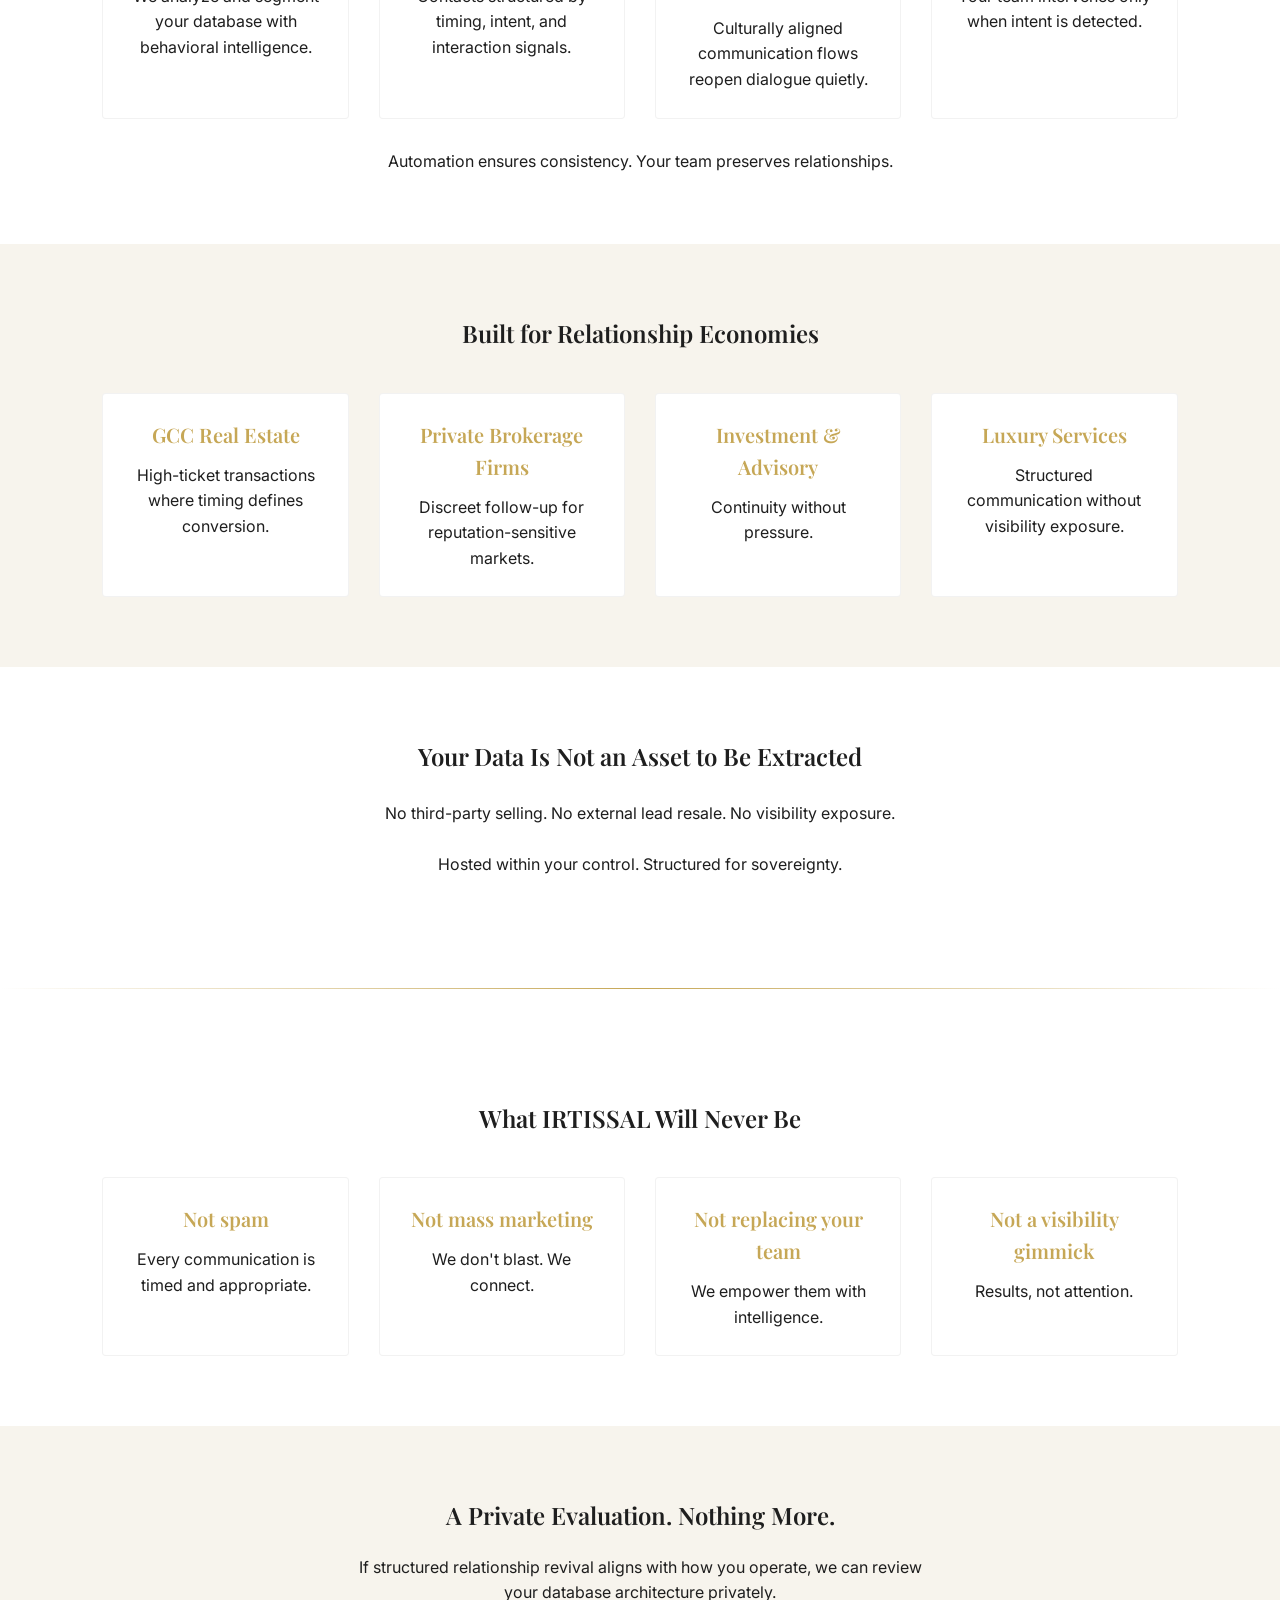
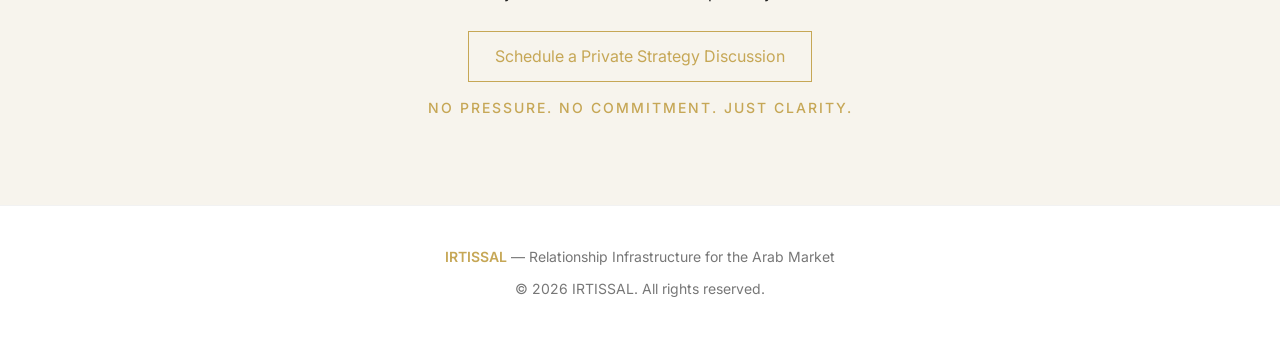
==== commit 401bba5c: "Update index.html" ====
--- a/index.html
+++ b/index.html
@@ -4,7 +4,7 @@
 <meta charset="UTF-8">
 <meta name="viewport" content="width=device-width, initial-scale=1.0">
 <title>IRTISSAL | Relationship Infrastructure for the Arab Market</title>
-<link href="https://fonts.googleapis.com/css2?family=Playfair+Display:wght@500;600;700&family=Inter:wght@300;400;500;600&display=swap" rel="stylesheet">
+<link href="https://fonts.googleapis.com/css2?family=Playfair+Display:wght@500;600&family=Inter:wght@300;400;500&display=swap" rel="stylesheet">
 <style>
 
 :root {
@@ -12,7 +12,6 @@
     --light-gold: #E8D8B0;
     --sand: #F7F4ED;
     --text: #1E1E1E;
-    --dark-bg: #1a1a1a;
 }
 
 * {
@@ -33,13 +32,8 @@
     font-weight: 600;
 }
 
-h2 {
-    font-size: 36px;
-    margin-bottom: 20px;
-}
-
 section {
-    padding: 80px 8%;
+    padding: 70px 8%;
 }
 
 .container {
@@ -59,3 +53,326 @@
     text-decoration: none;
     color: var(--text);
     margin-left: 30px;
+    font-size: 14px;
+}
+
+.nav a:hover {
+    color: var(--gold);
+}
+
+.btn-primary {
+    padding: 12px 26px;
+    border: 1px solid var(--gold);
+    color: var(--gold);
+    text-decoration: none;
+    transition: 0.3s;
+    display: inline-block;
+}
+
+.btn-primary:hover {
+    background: var(--gold);
+    color: #fff;
+}
+
+.hero {
+    text-align: center;
+    padding-top: 60px;
+    padding-bottom: 60px;
+    background: linear-gradient(to bottom, #fff, var(--sand));
+}
+
+.hero h1 {
+    font-size: 48px;
+    margin-bottom: 20px;
+    line-height: 1.2;
+}
+
+.hero p {
+    font-size: 18px;
+    max-width: 700px;
+    margin: 0 auto 25px;
+    color: #555;
+}
+
+.subtle {
+    color: var(--gold);
+    font-size: 14px;
+    letter-spacing: 2px;
+    margin-bottom: 15px;
+    text-transform: uppercase;
+    font-weight: 500;
+}
+
+.band {
+    background: var(--sand);
+}
+
+.grid-4 {
+    display: grid;
+    grid-template-columns: repeat(auto-fit, minmax(220px, 1fr));
+    gap: 30px;
+    margin-top: 40px;
+}
+
+.card {
+    padding: 25px;
+    border: 1px solid rgba(0,0,0,0.05);
+    border-radius: 4px;
+    background: white;
+}
+
+.card h3 {
+    margin-bottom: 12px;
+    font-size: 20px;
+    color: var(--gold);
+}
+
+.center {
+    text-align: center;
+}
+
+.divider {
+    height: 1px;
+    background: linear-gradient(to right, transparent, var(--gold), transparent);
+    margin: 40px 0;
+}
+
+footer {
+    padding: 40px 8%;
+    text-align: center;
+    border-top: 1px solid rgba(0,0,0,0.05);
+    font-size: 14px;
+    color: #777;
+}
+
+@media (max-width: 768px) {
+    .nav {
+        flex-direction: column;
+        gap: 15px;
+    }
+    
+    .nav a {
+        margin: 0 10px;
+    }
+    
+    .hero h1 {
+        font-size: 36px;
+    }
+    
+    section {
+        padding: 50px 5%;
+    }
+}
+
+</style>
+</head>
+
+<body>
+
+<!-- NAVIGATION WITH NEW SVG LOGO -->
+<div class="nav">
+    <div class="logo">
+        <a href="#" style="display:flex; align-items:center; text-decoration:none;">
+            <svg width="56" height="56" viewBox="0 0 100 100" style="margin-right:14px;">
+                <!-- Outer circle -->
+                <circle cx="50" cy="50" r="46" 
+                    stroke="var(--gold)" 
+                    stroke-width="2" 
+                    fill="none"/>
+                
+                <!-- 8-point geometric star -->
+                <g stroke="var(--gold)" stroke-width="2" fill="none">
+                    <polygon points="50,15 61,39 85,39 66,55 73,80 50,65 27,80 34,55 15,39 39,39"/>
+                    <polygon points="50,22 58,42 78,42 62,55 67,72 50,62 33,72 38,55 22,42 42,42"/>
+                </g>
+            </svg>
+
+            <span style="
+                font-family:'Playfair Display', serif;
+                font-weight:600;
+                letter-spacing:3px;
+                font-size:22px;
+                color:var(--gold);
+            ">
+                IRTISSAL
+            </span>
+        </a>
+    </div>
+    <div>
+        <a href="#philosophy">Philosophy</a>
+        <a href="#system">System</a>
+        <a href="#industries">Industries</a>
+        <a href="#security">Security</a>
+        <a href="https://calendly.com/irtissal/new-meeting" target="_blank" rel="noopener noreferrer" class="btn-primary">
+            Schedule
+        </a>
+    </div>
+</div>
+
+<!-- HERO -->
+<section class="hero">
+    <div class="container">
+        <div class="subtle">Lead Infrastructure for Relationship-Based Markets</div>
+        <h1>Your Database Is Not Old.<br>It Is Unattended.</h1>
+        <p>
+            In the Arab world, relationships do not expire.  
+            They wait for the right moment to continue.
+        </p>
+        <a href="https://calendly.com/irtissal/new-meeting" target="_blank" rel="noopener noreferrer" class="btn-primary">
+            Schedule a Private Strategy Discussion
+        </a>
+        <div class="subtle" style="margin-top:20px;">Discreet. Structured. Designed for the Region.</div>
+    </div>
+</section>
+
+<div class="divider"></div>
+
+<!-- AUTHORITY STRIP -->
+<section class="center">
+    <div class="container grid-4">
+        <div class="card">
+            <h3>Relationship-Centric</h3>
+            <p>Built for markets where trust comes first.</p>
+        </div>
+        <div class="card">
+            <h3>Reputation-Safe</h3>
+            <p>Always discreet. Never intrusive.</p>
+        </div>
+        <div class="card">
+            <h3>Automation with Human Control</h3>
+            <p>Technology serves relationships.</p>
+        </div>
+        <div class="card">
+            <h3>Data Sovereignty First</h3>
+            <p>Your data remains yours.</p>
+        </div>
+    </div>
+</section>
+
+<!-- PROBLEM -->
+<section id="philosophy" class="band">
+    <div class="container center">
+        <h2>Most Businesses Chase New Leads.<br>Few Protect the Ones They Earned.</h2>
+        <p style="margin-top:25px; max-width:700px; margin-left:auto; margin-right:auto;">
+            Advertising was paid. Calls were answered. Meetings were held.  
+            Trust was initiated. And then silence.
+            <br><br>
+            Dormancy is not disinterest. It is unmanaged continuity.
+        </p>
+    </div>
+</section>
+
+<!-- SYSTEM -->
+<section id="system">
+    <div class="container center">
+        <h2>The IRTISSAL Continuity System™</h2>
+        <div class="grid-4">
+            <div class="card">
+                <h3>1. Audit & Structure</h3>
+                <p>We analyze and segment your database with behavioral intelligence.</p>
+            </div>
+            <div class="card">
+                <h3>2. Categorization</h3>
+                <p>Contacts structured by timing, intent, and interaction signals.</p>
+            </div>
+            <div class="card">
+                <h3>3. Intelligent Re-Engagement</h3>
+                <p>Culturally aligned communication flows reopen dialogue quietly.</p>
+            </div>
+            <div class="card">
+                <h3>4. Human Escalation</h3>
+                <p>Your team intervenes only when intent is detected.</p>
+            </div>
+        </div>
+        <p style="margin-top:30px;">Automation ensures consistency. Your team preserves relationships.</p>
+    </div>
+</section>
+
+<!-- INDUSTRIES -->
+<section id="industries" class="band">
+    <div class="container center">
+        <h2>Built for Relationship Economies</h2>
+        <div class="grid-4">
+            <div class="card">
+                <h3>GCC Real Estate</h3>
+                <p>High-ticket transactions where timing defines conversion.</p>
+            </div>
+            <div class="card">
+                <h3>Private Brokerage Firms</h3>
+                <p>Discreet follow-up for reputation-sensitive markets.</p>
+            </div>
+            <div class="card">
+                <h3>Investment & Advisory</h3>
+                <p>Continuity without pressure.</p>
+            </div>
+            <div class="card">
+                <h3>Luxury Services</h3>
+                <p>Structured communication without visibility exposure.</p>
+            </div>
+        </div>
+    </div>
+</section>
+
+<!-- SECURITY -->
+<section id="security">
+    <div class="container center">
+        <h2>Your Data Is Not an Asset to Be Extracted</h2>
+        <p style="margin-top:25px; max-width:700px; margin-left:auto; margin-right:auto;">
+            No third-party selling. No external lead resale. No visibility exposure.
+            <br><br>
+            Hosted within your control. Structured for sovereignty.
+        </p>
+    </div>
+</section>
+
+<div class="divider"></div>
+
+<!-- WHAT THIS IS NOT -->
+<section class="center">
+    <div class="container">
+        <h2>What IRTISSAL Will Never Be</h2>
+        <div class="grid-4" style="margin-top:40px;">
+            <div class="card">
+                <h3>Not spam</h3>
+                <p>Every communication is timed and appropriate.</p>
+            </div>
+            <div class="card">
+                <h3>Not mass marketing</h3>
+                <p>We don't blast. We connect.</p>
+            </div>
+            <div class="card">
+                <h3>Not replacing your team</h3>
+                <p>We empower them with intelligence.</p>
+            </div>
+            <div class="card">
+                <h3>Not a visibility gimmick</h3>
+                <p>Results, not attention.</p>
+            </div>
+        </div>
+    </div>
+</section>
+
+<!-- FINAL CTA -->
+<section id="contact" class="band center">
+    <div class="container">
+        <h2>A Private Evaluation. Nothing More.</h2>
+        <p style="margin-top:20px; max-width:600px; margin-left:auto; margin-right:auto;">
+            If structured relationship revival aligns with how you operate,  
+            we can review your database architecture privately.
+        </p>
+        <a href="https://calendly.com/irtissal/new-meeting" target="_blank" rel="noopener noreferrer" class="btn-primary" style="margin-top:25px; display:inline-block;">
+            Schedule a Private Strategy Discussion
+        </a>
+        <div class="subtle" style="margin-top:15px;">No pressure. No commitment. Just clarity.</div>
+    </div>
+</section>
+
+<footer>
+    <div style="margin-bottom:10px;">
+        <span style="color:var(--gold); font-weight:600;">IRTISSAL</span> — Relationship Infrastructure for the Arab Market
+    </div>
+    <div>© 2026 IRTISSAL. All rights reserved.</div>
+</footer>
+
+</body>
+</html>
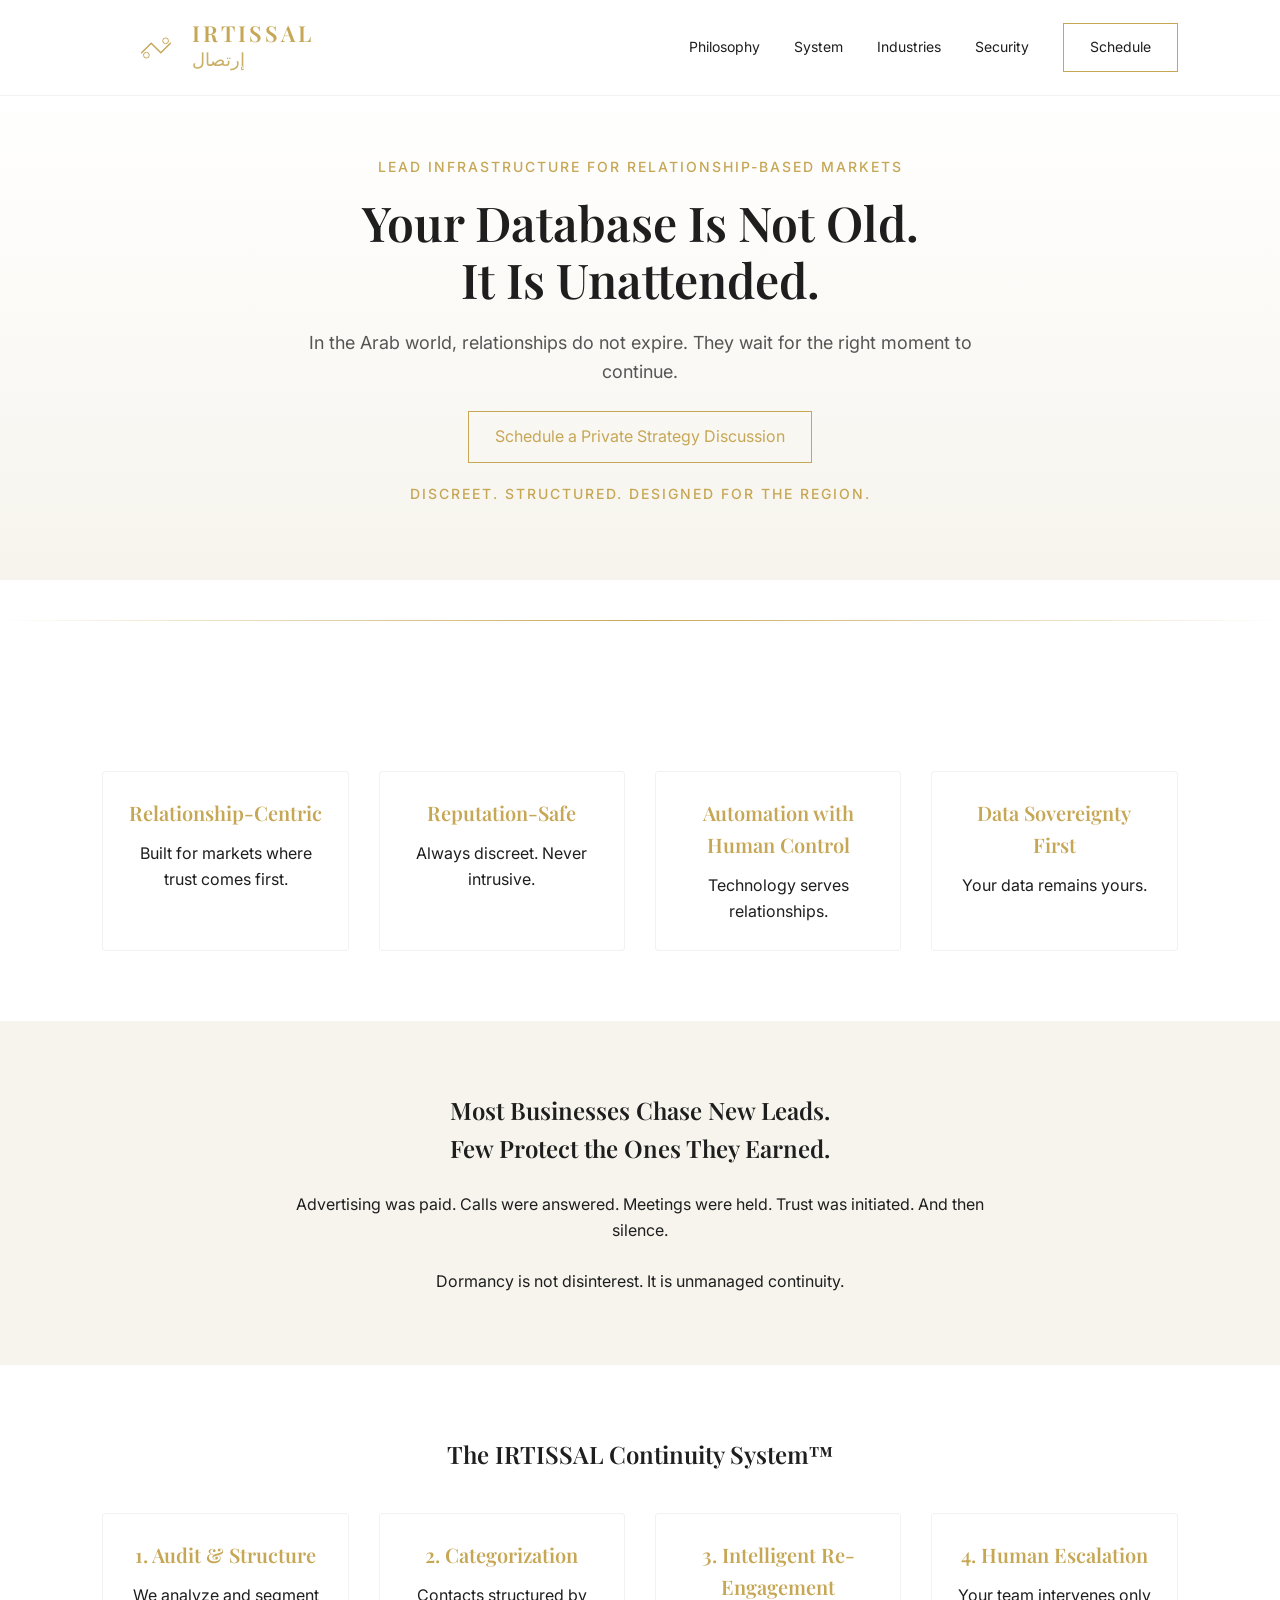
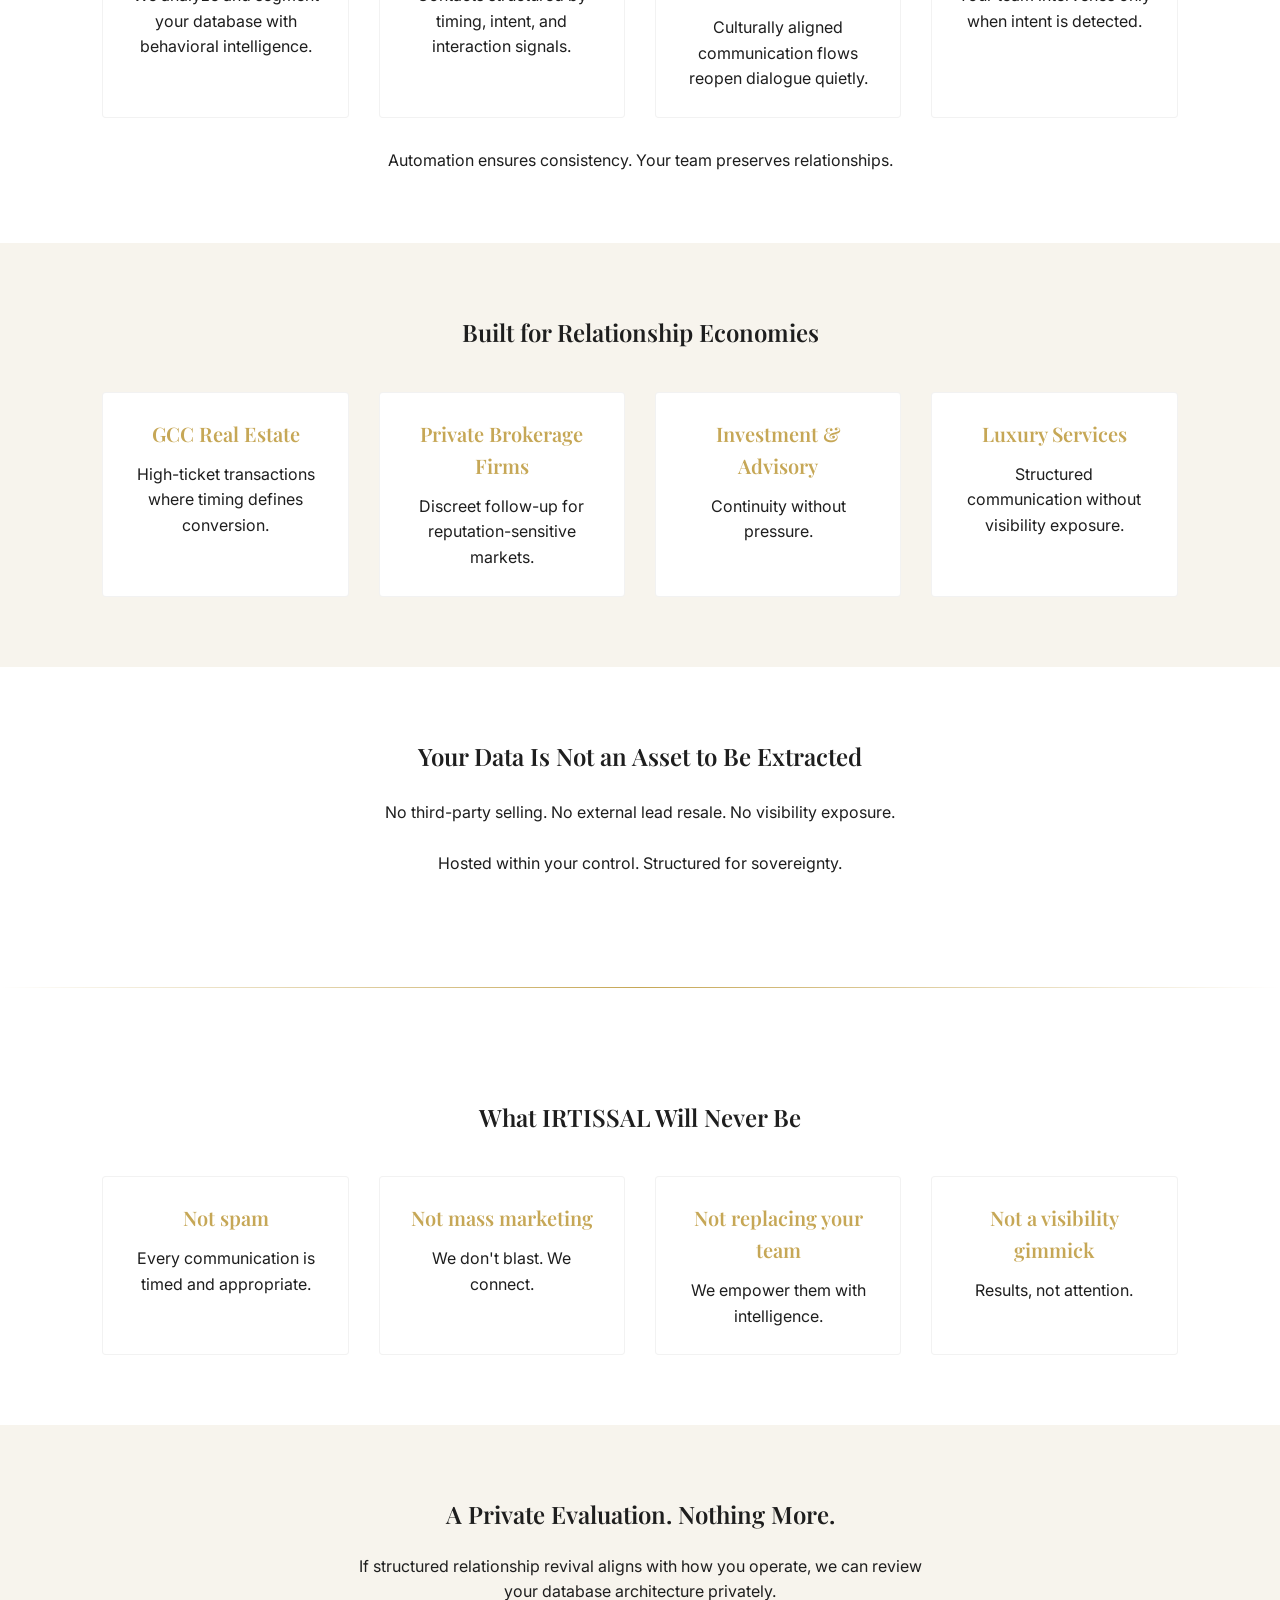
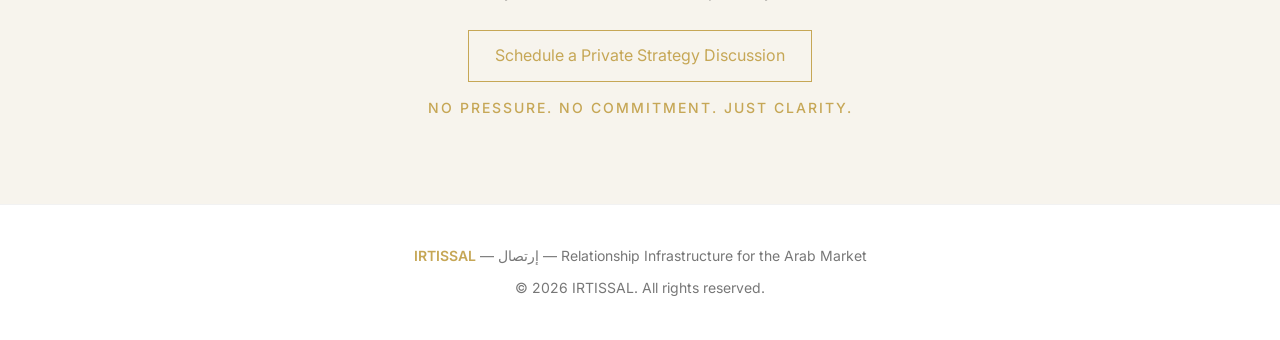
==== commit 522f370b: "Update index.html" ====
--- a/index.html
+++ b/index.html
@@ -169,33 +169,48 @@
 
 <body>
 
-<!-- NAVIGATION WITH NEW SVG LOGO -->
+<!-- NAVIGATION WITH NEW LOGO (ABSTRACT BRIDGE + ARABIC) -->
 <div class="nav">
     <div class="logo">
-        <a href="#" style="display:flex; align-items:center; text-decoration:none;">
-            <svg width="56" height="56" viewBox="0 0 100 100" style="margin-right:14px;">
-                <!-- Outer circle -->
-                <circle cx="50" cy="50" r="46" 
-                    stroke="var(--gold)" 
-                    stroke-width="2" 
-                    fill="none"/>
+        <a href="#" style="text-decoration:none; display:flex; align-items:center; gap:12px;">
+            <svg width="48" height="48" viewBox="0 0 100 100">
+                <path d="M20 60 L40 40 L60 60 L80 40" 
+                      stroke="var(--gold)" 
+                      stroke-width="3" 
+                      fill="none" 
+                      stroke-linecap="round"/>
                 
-                <!-- 8-point geometric star -->
-                <g stroke="var(--gold)" stroke-width="2" fill="none">
-                    <polygon points="50,15 61,39 85,39 66,55 73,80 50,65 27,80 34,55 15,39 39,39"/>
-                    <polygon points="50,22 58,42 78,42 62,55 67,72 50,62 33,72 38,55 22,42 42,42"/>
-                </g>
+                <circle cx="30" cy="65" 
+                        r="6" 
+                        stroke="var(--gold)" 
+                        stroke-width="2" 
+                        fill="none"/>
+                
+                <circle cx="70" cy="35" 
+                        r="6" 
+                        stroke="var(--gold)" 
+                        stroke-width="2" 
+                        fill="none"/>
             </svg>
 
-            <span style="
-                font-family:'Playfair Display', serif;
-                font-weight:600;
-                letter-spacing:3px;
-                font-size:22px;
-                color:var(--gold);
-            ">
-                IRTISSAL
-            </span>
+            <div style="display:flex; flex-direction:column; align-items:flex-start;">
+                <span style="font-family:'Playfair Display', serif; 
+                             font-weight:600; 
+                             letter-spacing:3px; 
+                             font-size:22px; 
+                             color:var(--gold); 
+                             line-height:1.2;">
+                    IRTISSAL
+                </span>
+
+                <span style="font-family:'Arial', sans-serif; 
+                             font-weight:400; 
+                             font-size:18px; 
+                             color:var(--gold); 
+                             opacity:0.9;">
+                    إرتصال
+                </span>
+            </div>
         </a>
     </div>
     <div>
@@ -369,7 +384,7 @@
 
 <footer>
     <div style="margin-bottom:10px;">
-        <span style="color:var(--gold); font-weight:600;">IRTISSAL</span> — Relationship Infrastructure for the Arab Market
+        <span style="color:var(--gold); font-weight:600;">IRTISSAL</span> — إرتصال — Relationship Infrastructure for the Arab Market
     </div>
     <div>© 2026 IRTISSAL. All rights reserved.</div>
 </footer>
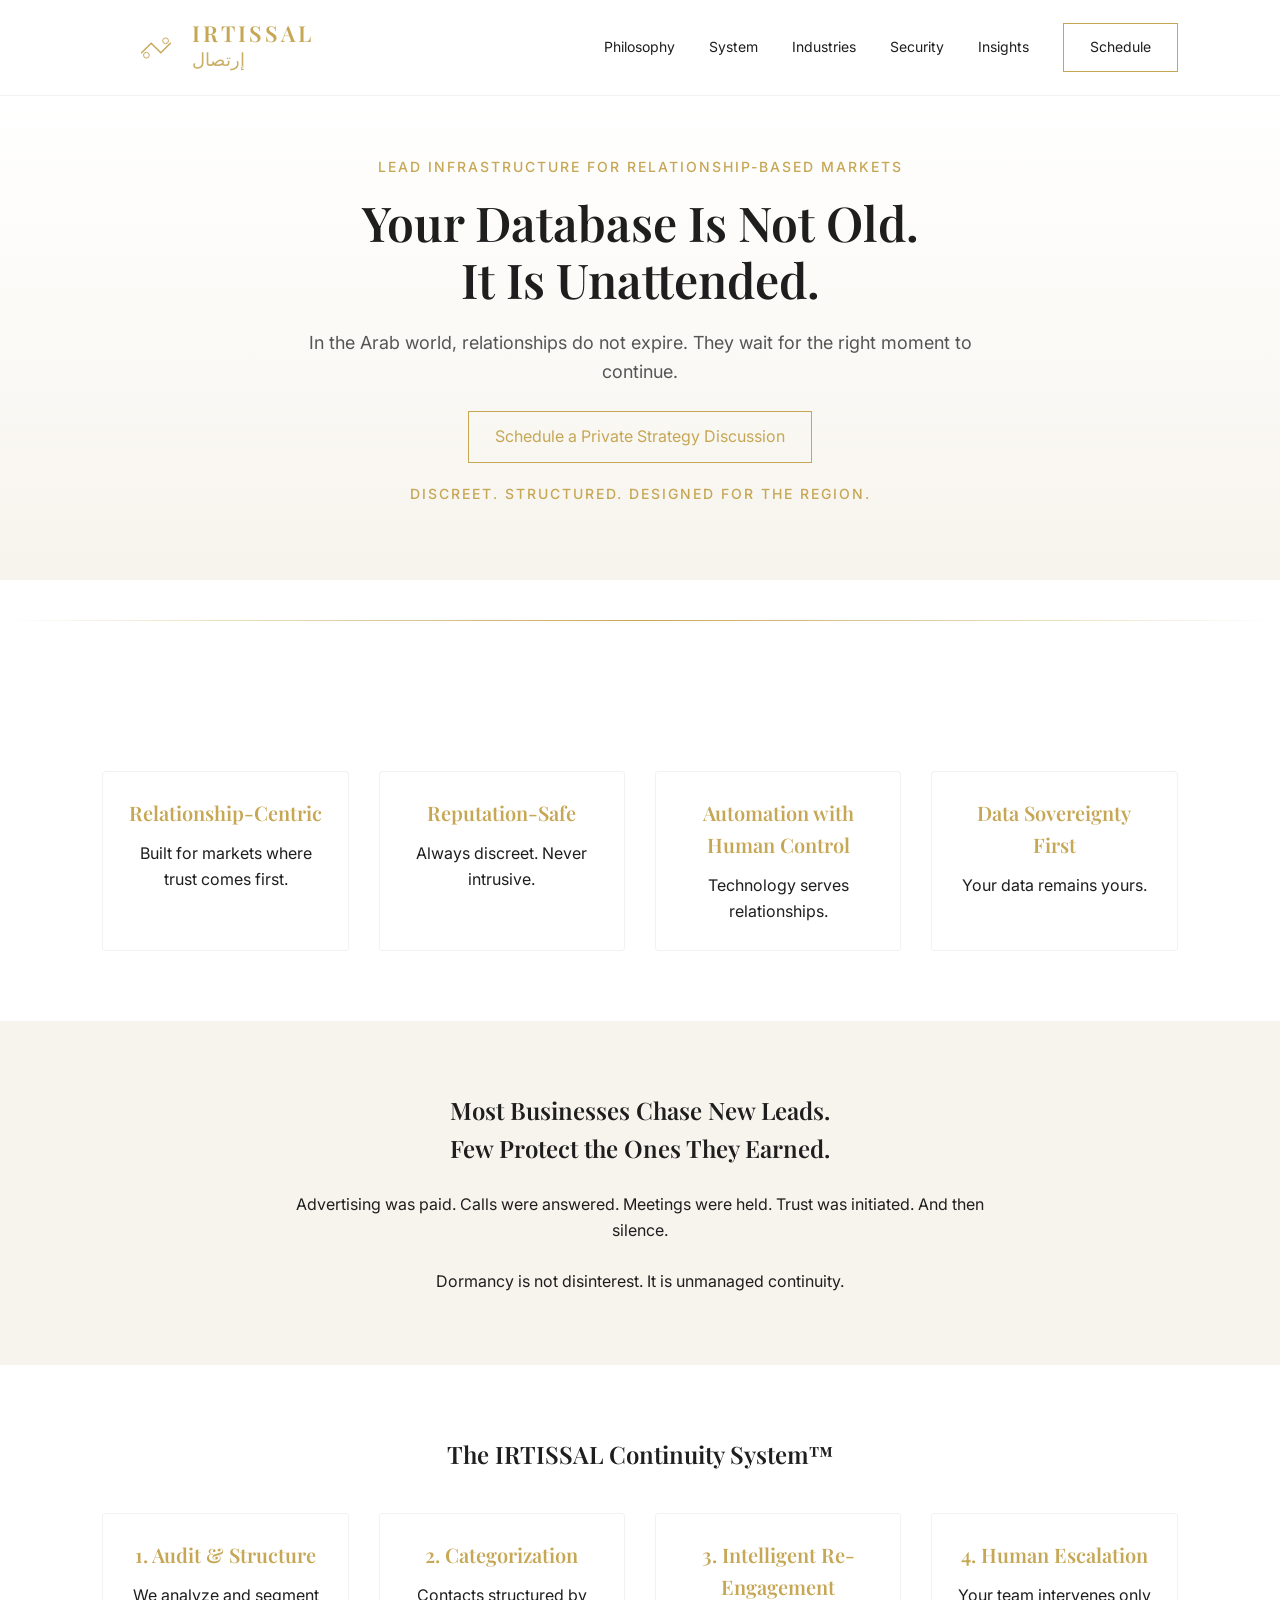
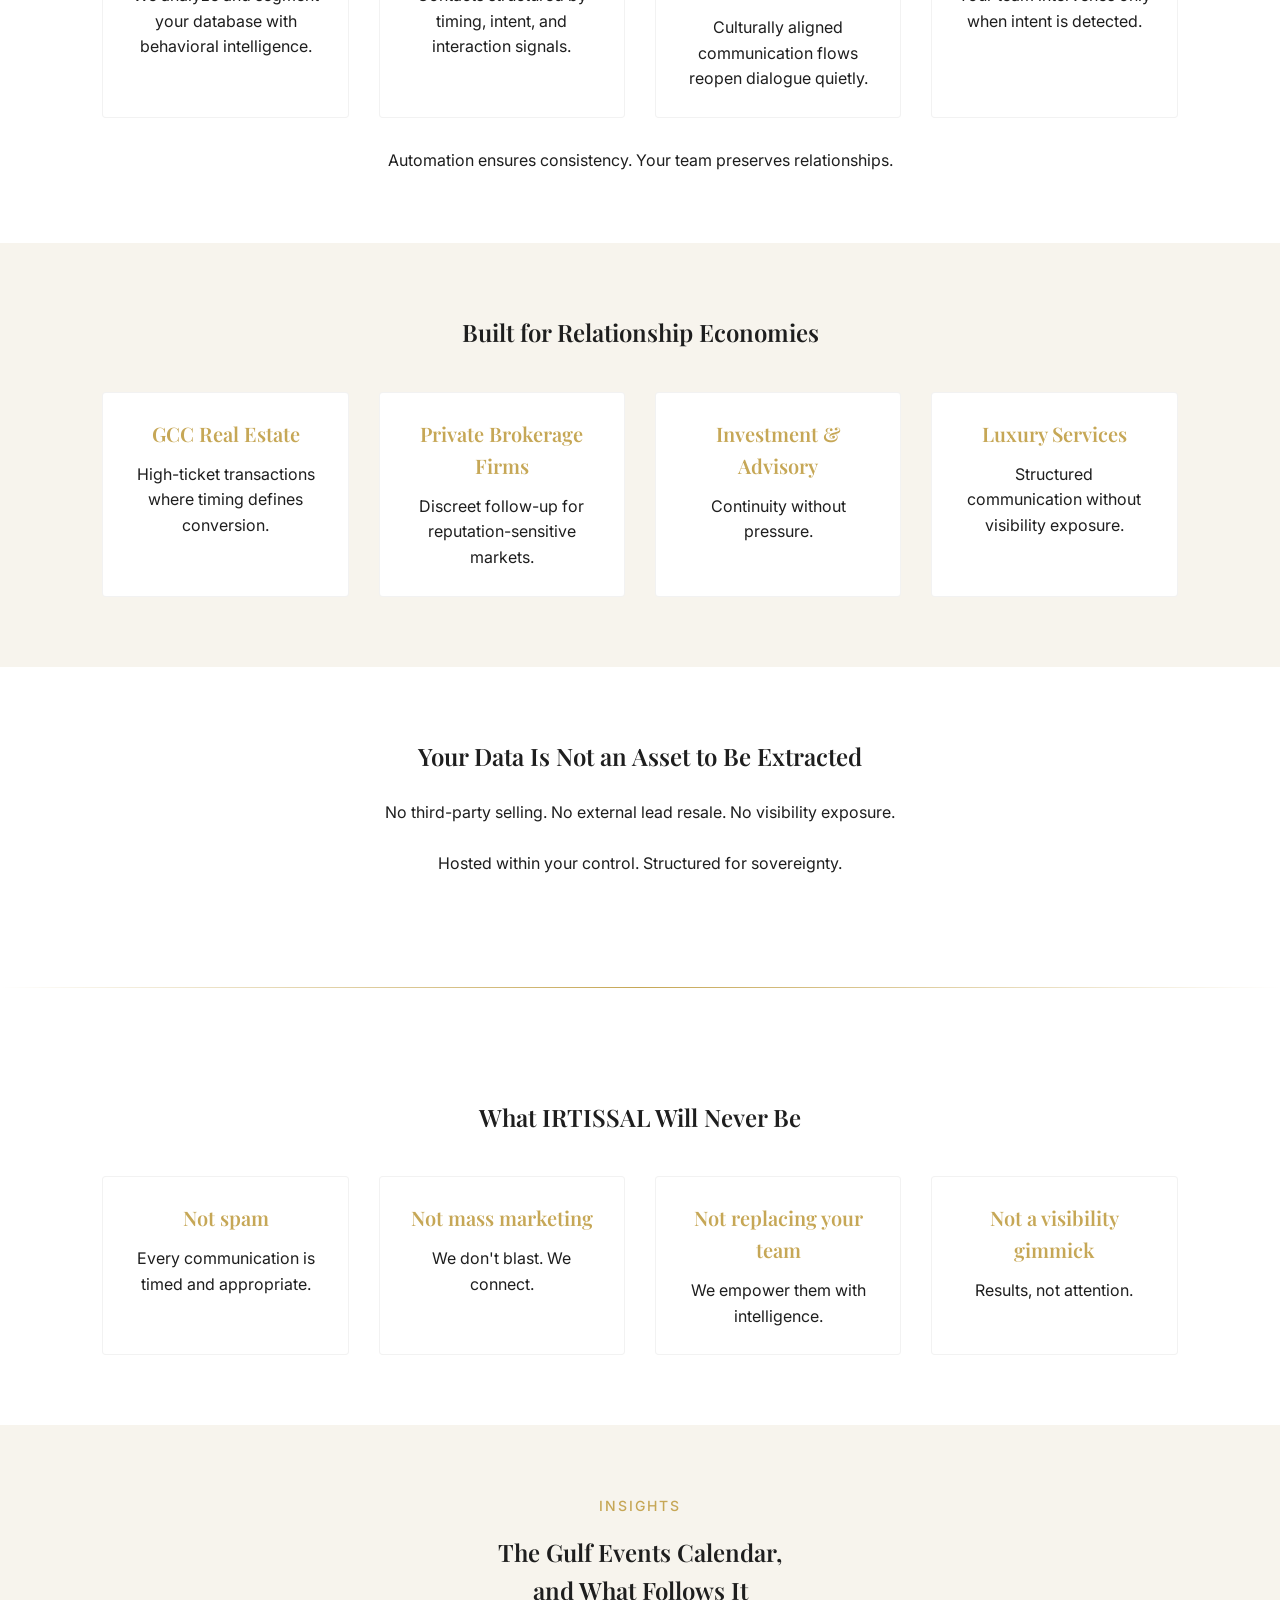
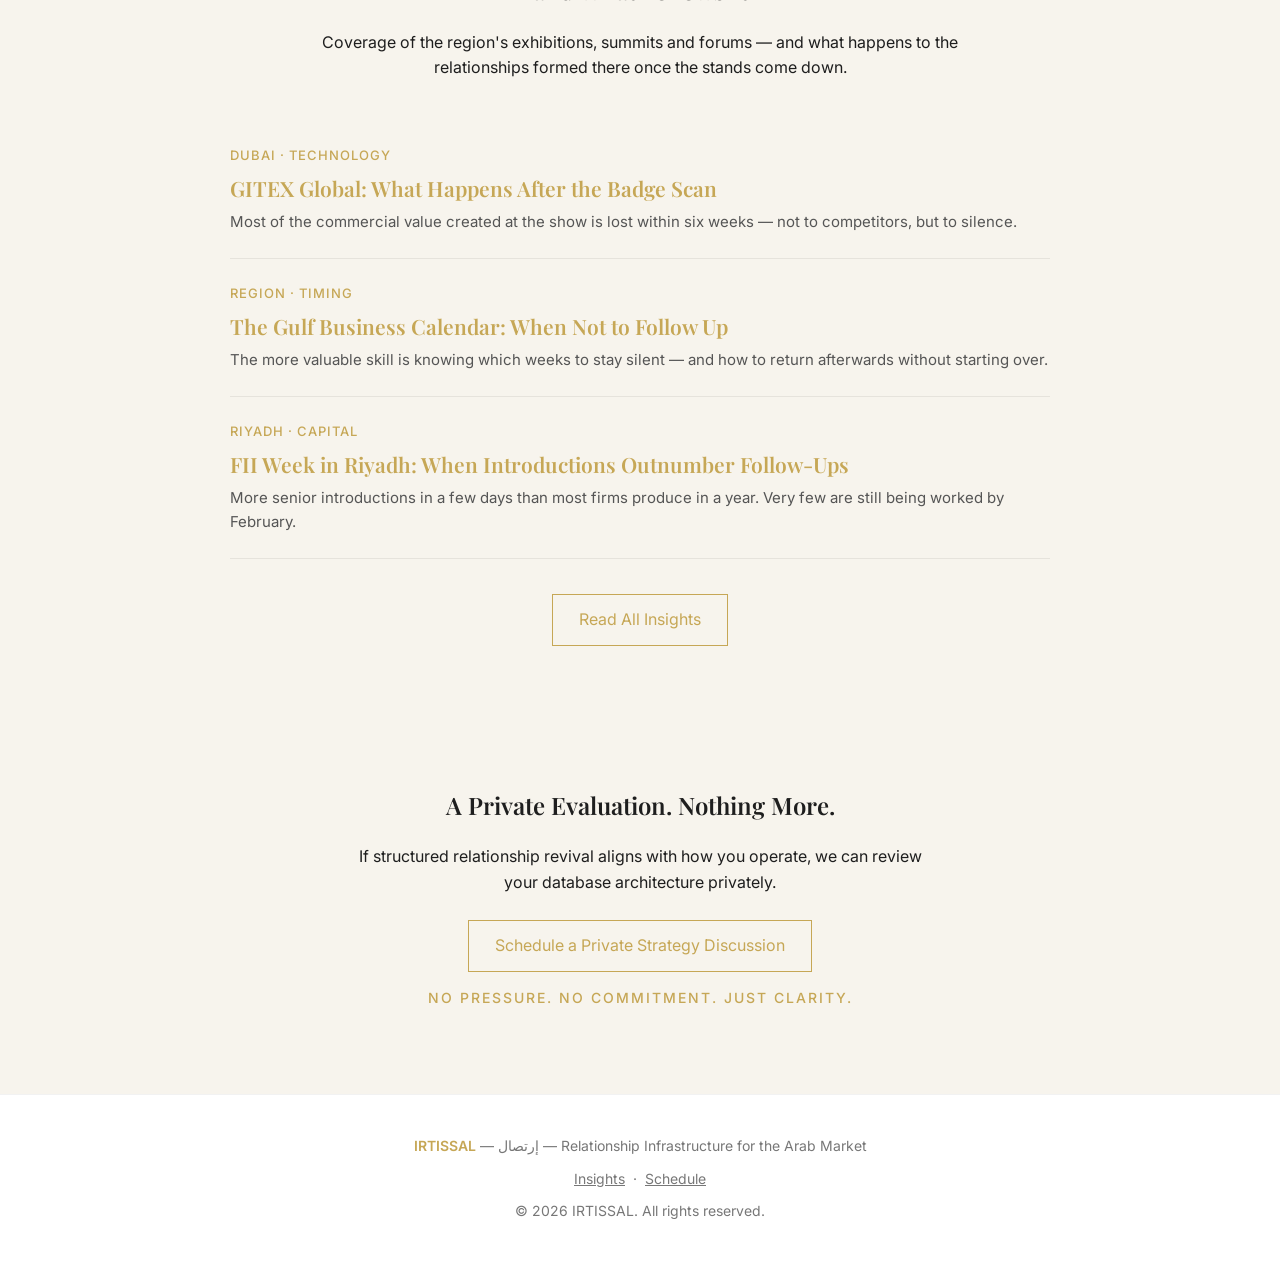
==== commit 586daaa6: "Link a blog to Irtissal and fill it with business events articles (6ab3e0283f33ff887fcfee65)" ====
--- a/index.html
+++ b/index.html
@@ -129,6 +129,46 @@
 
 .center {
     text-align: center;
+}
+
+.insight-list {
+    max-width: 820px;
+    margin: 40px auto 0;
+    text-align: left;
+}
+
+.insight-item {
+    display: block;
+    text-decoration: none;
+    color: inherit;
+    padding: 24px 0;
+    border-bottom: 1px solid rgba(0,0,0,0.07);
+}
+
+.insight-item:hover h3 {
+    color: var(--text);
+}
+
+.insight-item .meta {
+    font-size: 13px;
+    letter-spacing: 1px;
+    text-transform: uppercase;
+    color: var(--gold);
+    font-weight: 500;
+    margin-bottom: 8px;
+}
+
+.insight-item h3 {
+    font-size: 21px;
+    margin-bottom: 8px;
+    color: var(--gold);
+    transition: 0.3s;
+    line-height: 1.35;
+}
+
+.insight-item p {
+    color: #555;
+    font-size: 15px;
 }
 
 .divider {
@@ -218,6 +258,7 @@
         <a href="#system">System</a>
         <a href="#industries">Industries</a>
         <a href="#security">Security</a>
+        <a href="blog/index.html">Insights</a>
         <a href="https://calendly.com/irtissal/new-meeting" target="_blank" rel="noopener noreferrer" class="btn-primary">
             Schedule
         </a>
@@ -367,6 +408,35 @@
     </div>
 </section>
 
+<!-- INSIGHTS -->
+<section id="insights" class="band">
+    <div class="container center">
+        <div class="subtle">Insights</div>
+        <h2>The Gulf Events Calendar,<br>and What Follows It</h2>
+        <p style="margin-top:20px; max-width:660px; margin-left:auto; margin-right:auto;">
+            Coverage of the region's exhibitions, summits and forums — and what happens to the relationships formed there once the stands come down.
+        </p>
+        <div class="insight-list">
+            <a class="insight-item" href="blog/gitex-global-after-the-badge-scan.html">
+                <div class="meta">Dubai · Technology</div>
+                <h3>GITEX Global: What Happens After the Badge Scan</h3>
+                <p>Most of the commercial value created at the show is lost within six weeks — not to competitors, but to silence.</p>
+            </a>
+            <a class="insight-item" href="blog/gulf-business-calendar-when-not-to-follow-up.html">
+                <div class="meta">Region · Timing</div>
+                <h3>The Gulf Business Calendar: When Not to Follow Up</h3>
+                <p>The more valuable skill is knowing which weeks to stay silent — and how to return afterwards without starting over.</p>
+            </a>
+            <a class="insight-item" href="blog/fii-riyadh-introductions-and-follow-ups.html">
+                <div class="meta">Riyadh · Capital</div>
+                <h3>FII Week in Riyadh: When Introductions Outnumber Follow-Ups</h3>
+                <p>More senior introductions in a few days than most firms produce in a year. Very few are still being worked by February.</p>
+            </a>
+        </div>
+        <a href="blog/index.html" class="btn-primary" style="margin-top:35px;">Read All Insights</a>
+    </div>
+</section>
+
 <!-- FINAL CTA -->
 <section id="contact" class="band center">
     <div class="container">
@@ -386,6 +456,9 @@
     <div style="margin-bottom:10px;">
         <span style="color:var(--gold); font-weight:600;">IRTISSAL</span> — إرتصال — Relationship Infrastructure for the Arab Market
     </div>
+    <div style="margin-bottom:10px;">
+        <a href="blog/index.html" style="color:#777;">Insights</a> &nbsp;·&nbsp; <a href="https://calendly.com/irtissal/new-meeting" target="_blank" rel="noopener noreferrer" style="color:#777;">Schedule</a>
+    </div>
     <div>© 2026 IRTISSAL. All rights reserved.</div>
 </footer>
 
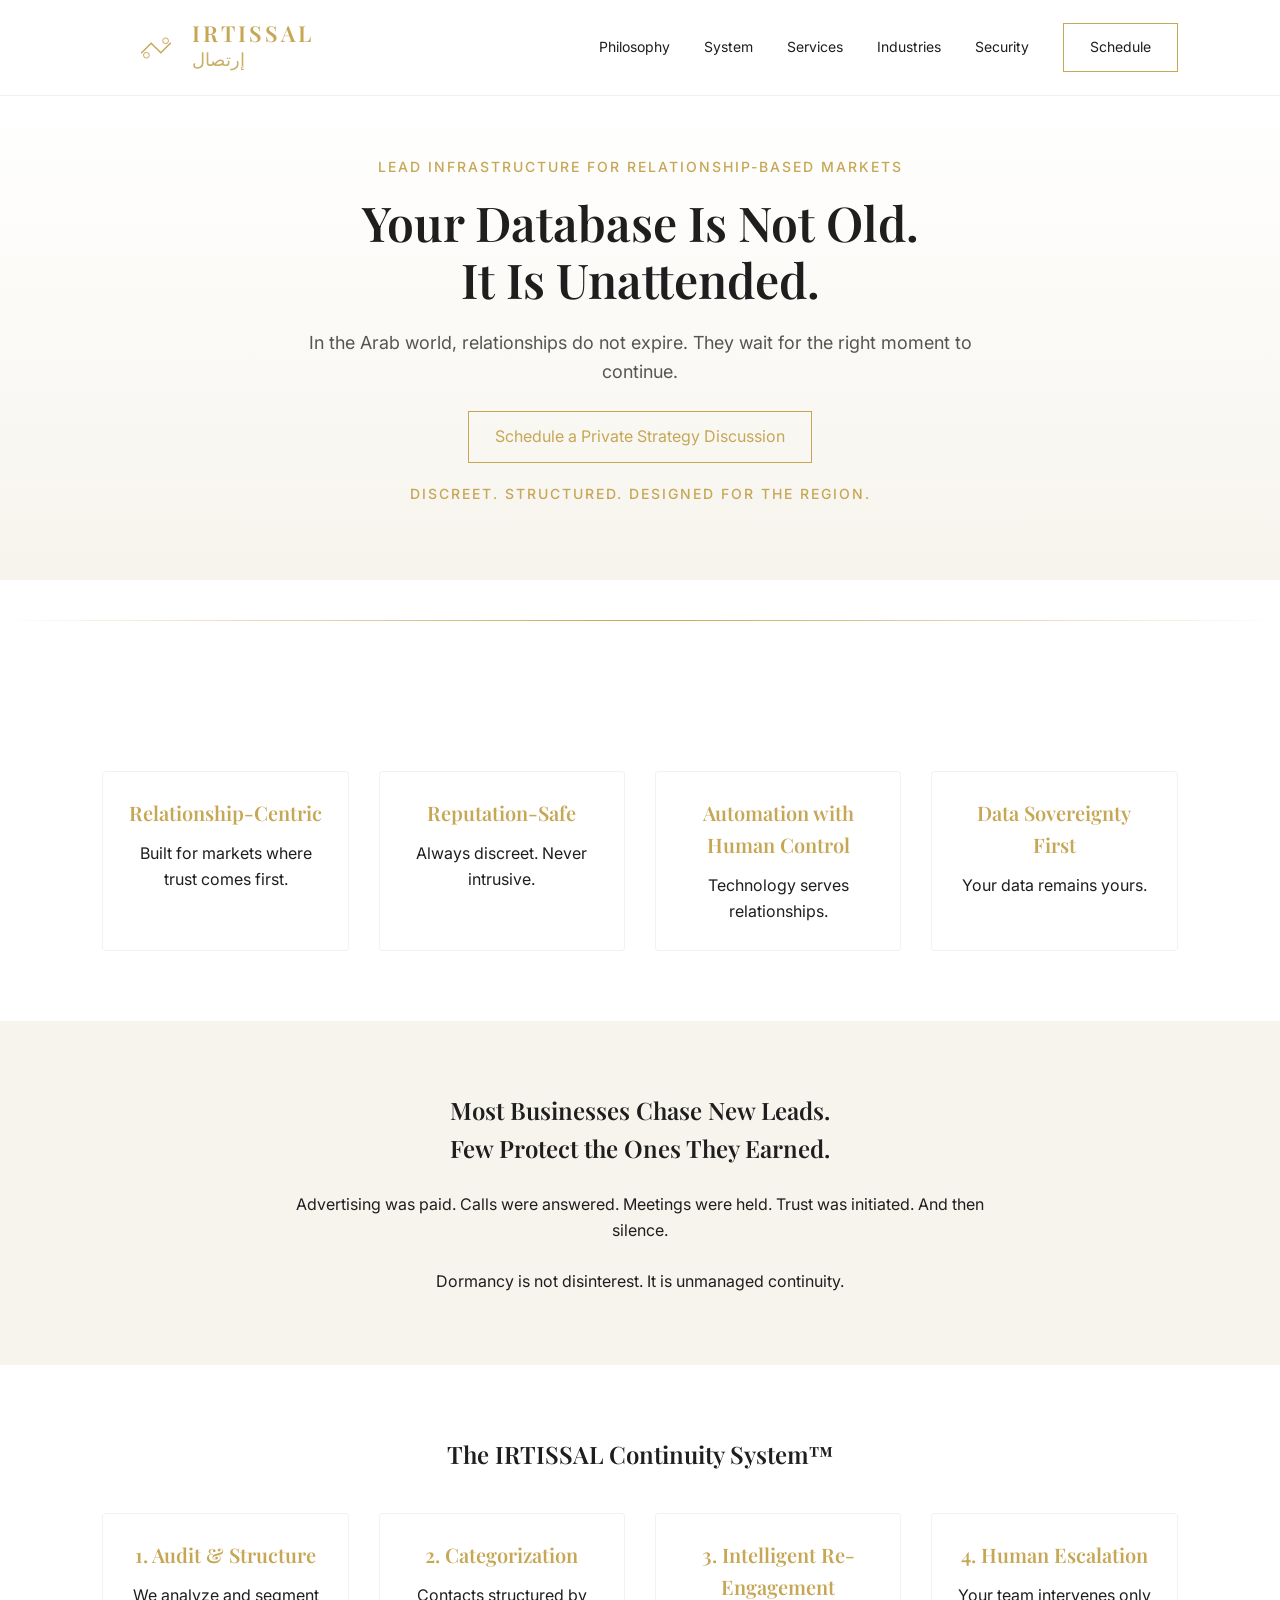
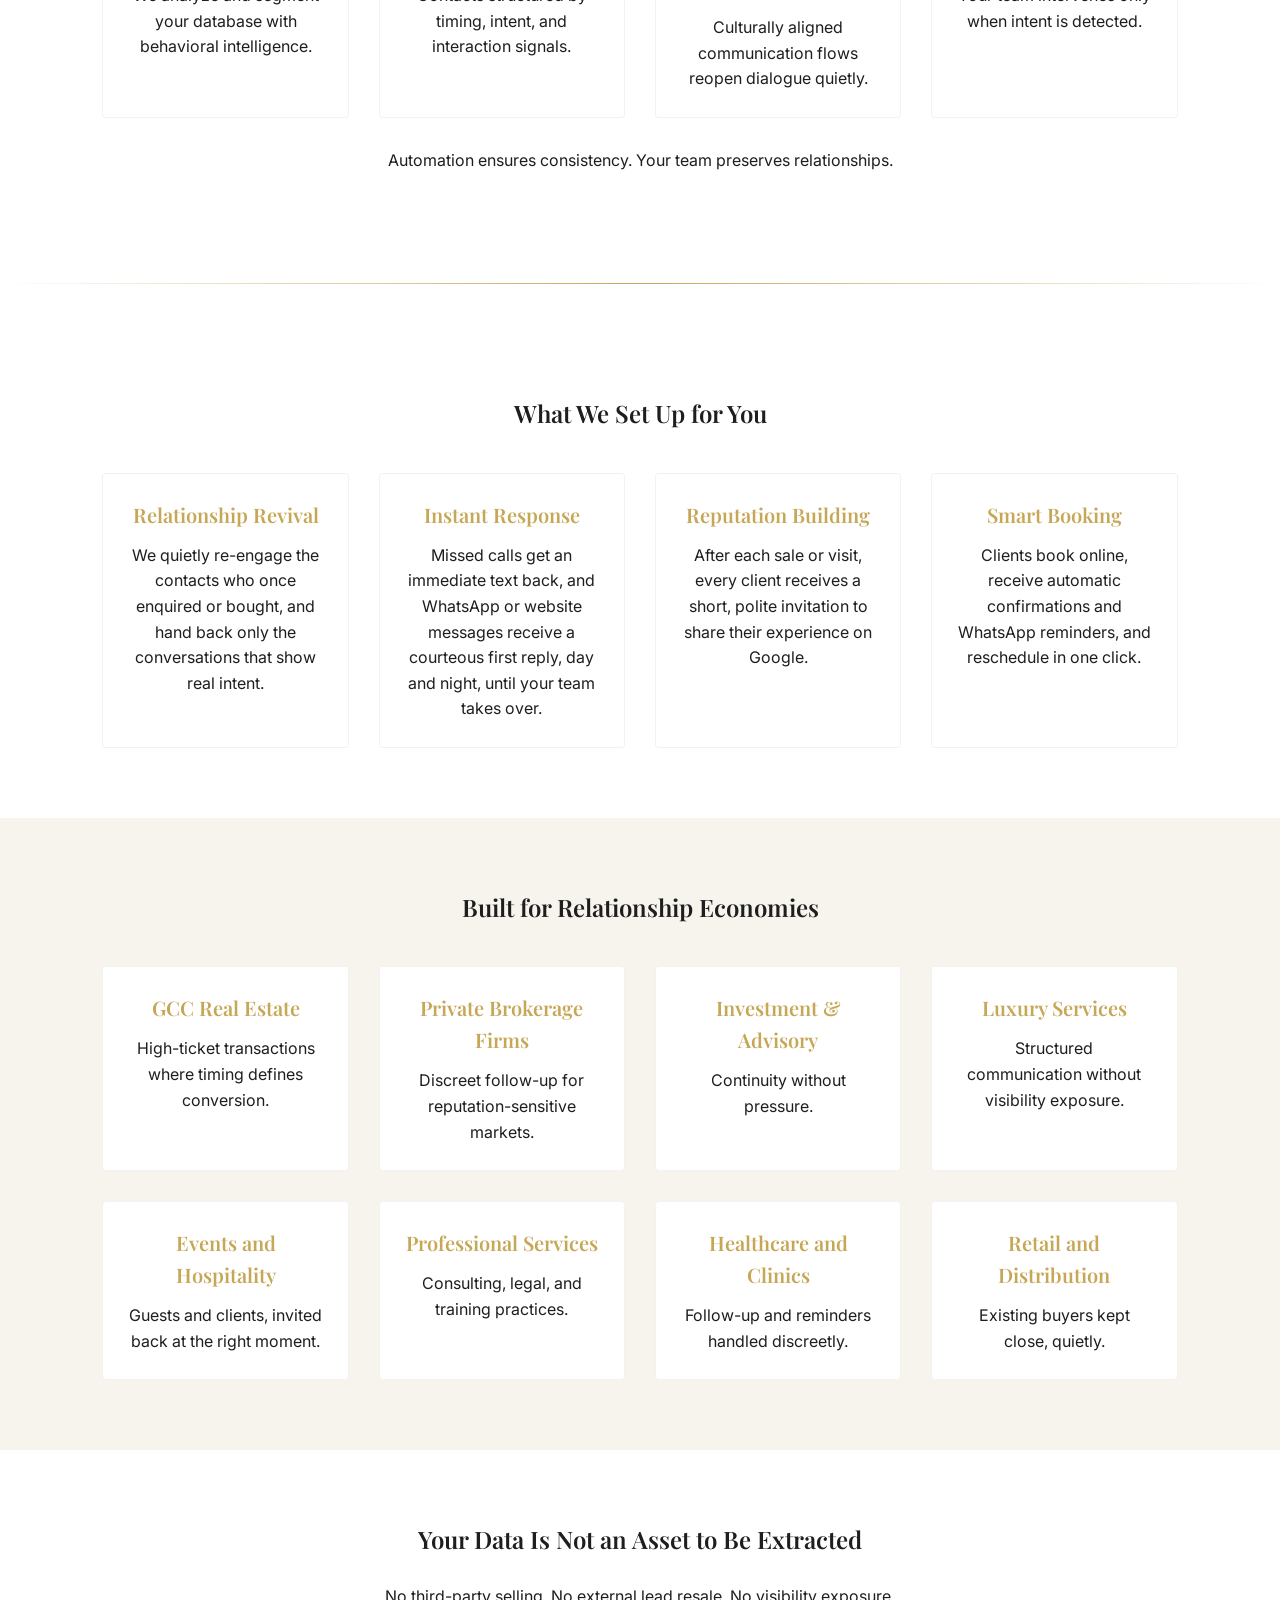
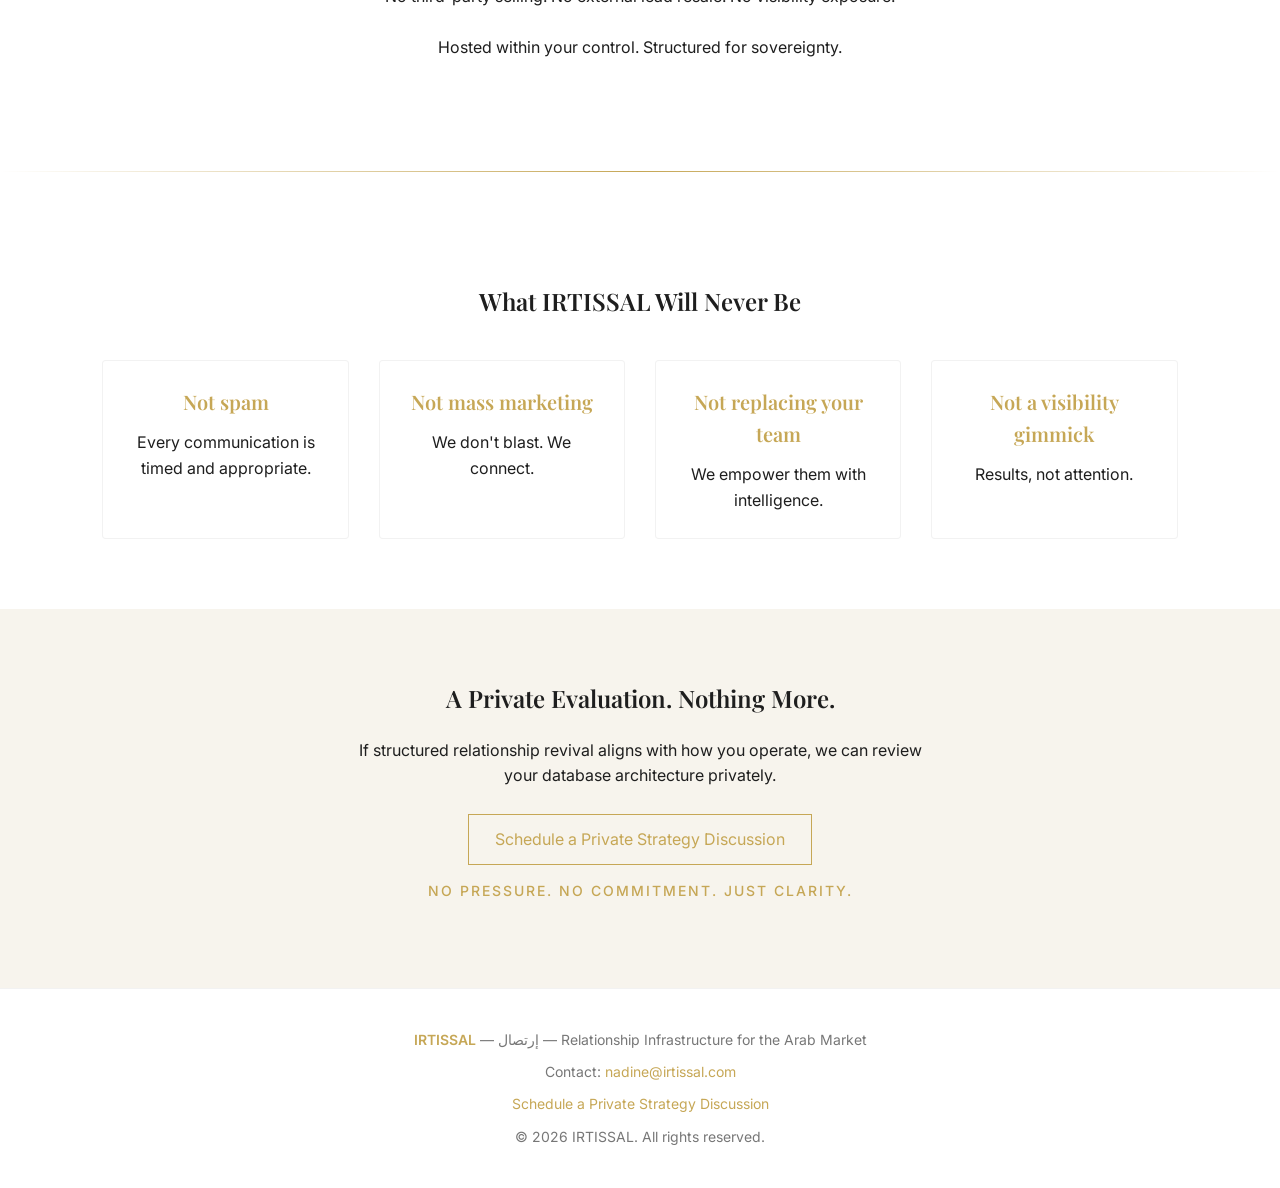
==== commit b41c6cf5: "Add Services section, extend industries and update nav and footer contact on IRTISSAL site (6af252ba" ====
--- a/index.html
+++ b/index.html
@@ -131,46 +131,6 @@
     text-align: center;
 }
 
-.insight-list {
-    max-width: 820px;
-    margin: 40px auto 0;
-    text-align: left;
-}
-
-.insight-item {
-    display: block;
-    text-decoration: none;
-    color: inherit;
-    padding: 24px 0;
-    border-bottom: 1px solid rgba(0,0,0,0.07);
-}
-
-.insight-item:hover h3 {
-    color: var(--text);
-}
-
-.insight-item .meta {
-    font-size: 13px;
-    letter-spacing: 1px;
-    text-transform: uppercase;
-    color: var(--gold);
-    font-weight: 500;
-    margin-bottom: 8px;
-}
-
-.insight-item h3 {
-    font-size: 21px;
-    margin-bottom: 8px;
-    color: var(--gold);
-    transition: 0.3s;
-    line-height: 1.35;
-}
-
-.insight-item p {
-    color: #555;
-    font-size: 15px;
-}
-
 .divider {
     height: 1px;
     background: linear-gradient(to right, transparent, var(--gold), transparent);
@@ -201,6 +161,38 @@
     
     section {
         padding: 50px 5%;
+    }
+}
+
+@media (max-width: 480px) {
+    .nav {
+        padding: 18px 5%;
+        text-align: center;
+    }
+
+    .nav a {
+        margin: 0 8px;
+        font-size: 13px;
+    }
+
+    .hero h1 {
+        font-size: 28px;
+    }
+
+    .hero p {
+        font-size: 16px;
+    }
+
+    section {
+        padding: 40px 5%;
+    }
+
+    .grid-4 {
+        gap: 20px;
+    }
+
+    .card {
+        padding: 20px;
     }
 }
 
@@ -256,9 +248,9 @@
     <div>
         <a href="#philosophy">Philosophy</a>
         <a href="#system">System</a>
+        <a href="#services">Services</a>
         <a href="#industries">Industries</a>
         <a href="#security">Security</a>
-        <a href="blog/index.html">Insights</a>
         <a href="https://calendly.com/irtissal/new-meeting" target="_blank" rel="noopener noreferrer" class="btn-primary">
             Schedule
         </a>
@@ -283,8 +275,8 @@
 
 <div class="divider"></div>
 
-<!-- AUTHORITY STRIP -->
-<section class="center">
+<!-- AUTHORITY STRIP (FOUR PILLARS) -->
+<section id="philosophy" class="center">
     <div class="container grid-4">
         <div class="card">
             <h3>Relationship-Centric</h3>
@@ -306,7 +298,7 @@
 </section>
 
 <!-- PROBLEM -->
-<section id="philosophy" class="band">
+<section class="band">
     <div class="container center">
         <h2>Most Businesses Chase New Leads.<br>Few Protect the Ones They Earned.</h2>
         <p style="margin-top:25px; max-width:700px; margin-left:auto; margin-right:auto;">
@@ -344,6 +336,33 @@
     </div>
 </section>
 
+<div class="divider"></div>
+
+<!-- SERVICES -->
+<section id="services">
+    <div class="container center">
+        <h2>What We Set Up for You</h2>
+        <div class="grid-4">
+            <div class="card">
+                <h3>Relationship Revival</h3>
+                <p>We quietly re-engage the contacts who once enquired or bought, and hand back only the conversations that show real intent.</p>
+            </div>
+            <div class="card">
+                <h3>Instant Response</h3>
+                <p>Missed calls get an immediate text back, and WhatsApp or website messages receive a courteous first reply, day and night, until your team takes over.</p>
+            </div>
+            <div class="card">
+                <h3>Reputation Building</h3>
+                <p>After each sale or visit, every client receives a short, polite invitation to share their experience on Google.</p>
+            </div>
+            <div class="card">
+                <h3>Smart Booking</h3>
+                <p>Clients book online, receive automatic confirmations and WhatsApp reminders, and reschedule in one click.</p>
+            </div>
+        </div>
+    </div>
+</section>
+
 <!-- INDUSTRIES -->
 <section id="industries" class="band">
     <div class="container center">
@@ -364,6 +383,22 @@
             <div class="card">
                 <h3>Luxury Services</h3>
                 <p>Structured communication without visibility exposure.</p>
+            </div>
+            <div class="card">
+                <h3>Events and Hospitality</h3>
+                <p>Guests and clients, invited back at the right moment.</p>
+            </div>
+            <div class="card">
+                <h3>Professional Services</h3>
+                <p>Consulting, legal, and training practices.</p>
+            </div>
+            <div class="card">
+                <h3>Healthcare and Clinics</h3>
+                <p>Follow-up and reminders handled discreetly.</p>
+            </div>
+            <div class="card">
+                <h3>Retail and Distribution</h3>
+                <p>Existing buyers kept close, quietly.</p>
             </div>
         </div>
     </div>
@@ -405,35 +440,6 @@
                 <p>Results, not attention.</p>
             </div>
         </div>
-    </div>
-</section>
-
-<!-- INSIGHTS -->
-<section id="insights" class="band">
-    <div class="container center">
-        <div class="subtle">Insights</div>
-        <h2>The Gulf Events Calendar,<br>and What Follows It</h2>
-        <p style="margin-top:20px; max-width:660px; margin-left:auto; margin-right:auto;">
-            Coverage of the region's exhibitions, summits and forums — and what happens to the relationships formed there once the stands come down.
-        </p>
-        <div class="insight-list">
-            <a class="insight-item" href="blog/gitex-global-after-the-badge-scan.html">
-                <div class="meta">Dubai · Technology</div>
-                <h3>GITEX Global: What Happens After the Badge Scan</h3>
-                <p>Most of the commercial value created at the show is lost within six weeks — not to competitors, but to silence.</p>
-            </a>
-            <a class="insight-item" href="blog/gulf-business-calendar-when-not-to-follow-up.html">
-                <div class="meta">Region · Timing</div>
-                <h3>The Gulf Business Calendar: When Not to Follow Up</h3>
-                <p>The more valuable skill is knowing which weeks to stay silent — and how to return afterwards without starting over.</p>
-            </a>
-            <a class="insight-item" href="blog/fii-riyadh-introductions-and-follow-ups.html">
-                <div class="meta">Riyadh · Capital</div>
-                <h3>FII Week in Riyadh: When Introductions Outnumber Follow-Ups</h3>
-                <p>More senior introductions in a few days than most firms produce in a year. Very few are still being worked by February.</p>
-            </a>
-        </div>
-        <a href="blog/index.html" class="btn-primary" style="margin-top:35px;">Read All Insights</a>
     </div>
 </section>
 
@@ -457,7 +463,10 @@
         <span style="color:var(--gold); font-weight:600;">IRTISSAL</span> — إرتصال — Relationship Infrastructure for the Arab Market
     </div>
     <div style="margin-bottom:10px;">
-        <a href="blog/index.html" style="color:#777;">Insights</a> &nbsp;·&nbsp; <a href="https://calendly.com/irtissal/new-meeting" target="_blank" rel="noopener noreferrer" style="color:#777;">Schedule</a>
+        Contact: <a href="mailto:nadine@irtissal.com" style="color:var(--gold); text-decoration:none;">nadine@irtissal.com</a>
+    </div>
+    <div style="margin-bottom:10px;">
+        <a href="https://calendly.com/irtissal/new-meeting" target="_blank" rel="noopener noreferrer" style="color:var(--gold); text-decoration:none;">Schedule a Private Strategy Discussion</a>
     </div>
     <div>© 2026 IRTISSAL. All rights reserved.</div>
 </footer>
